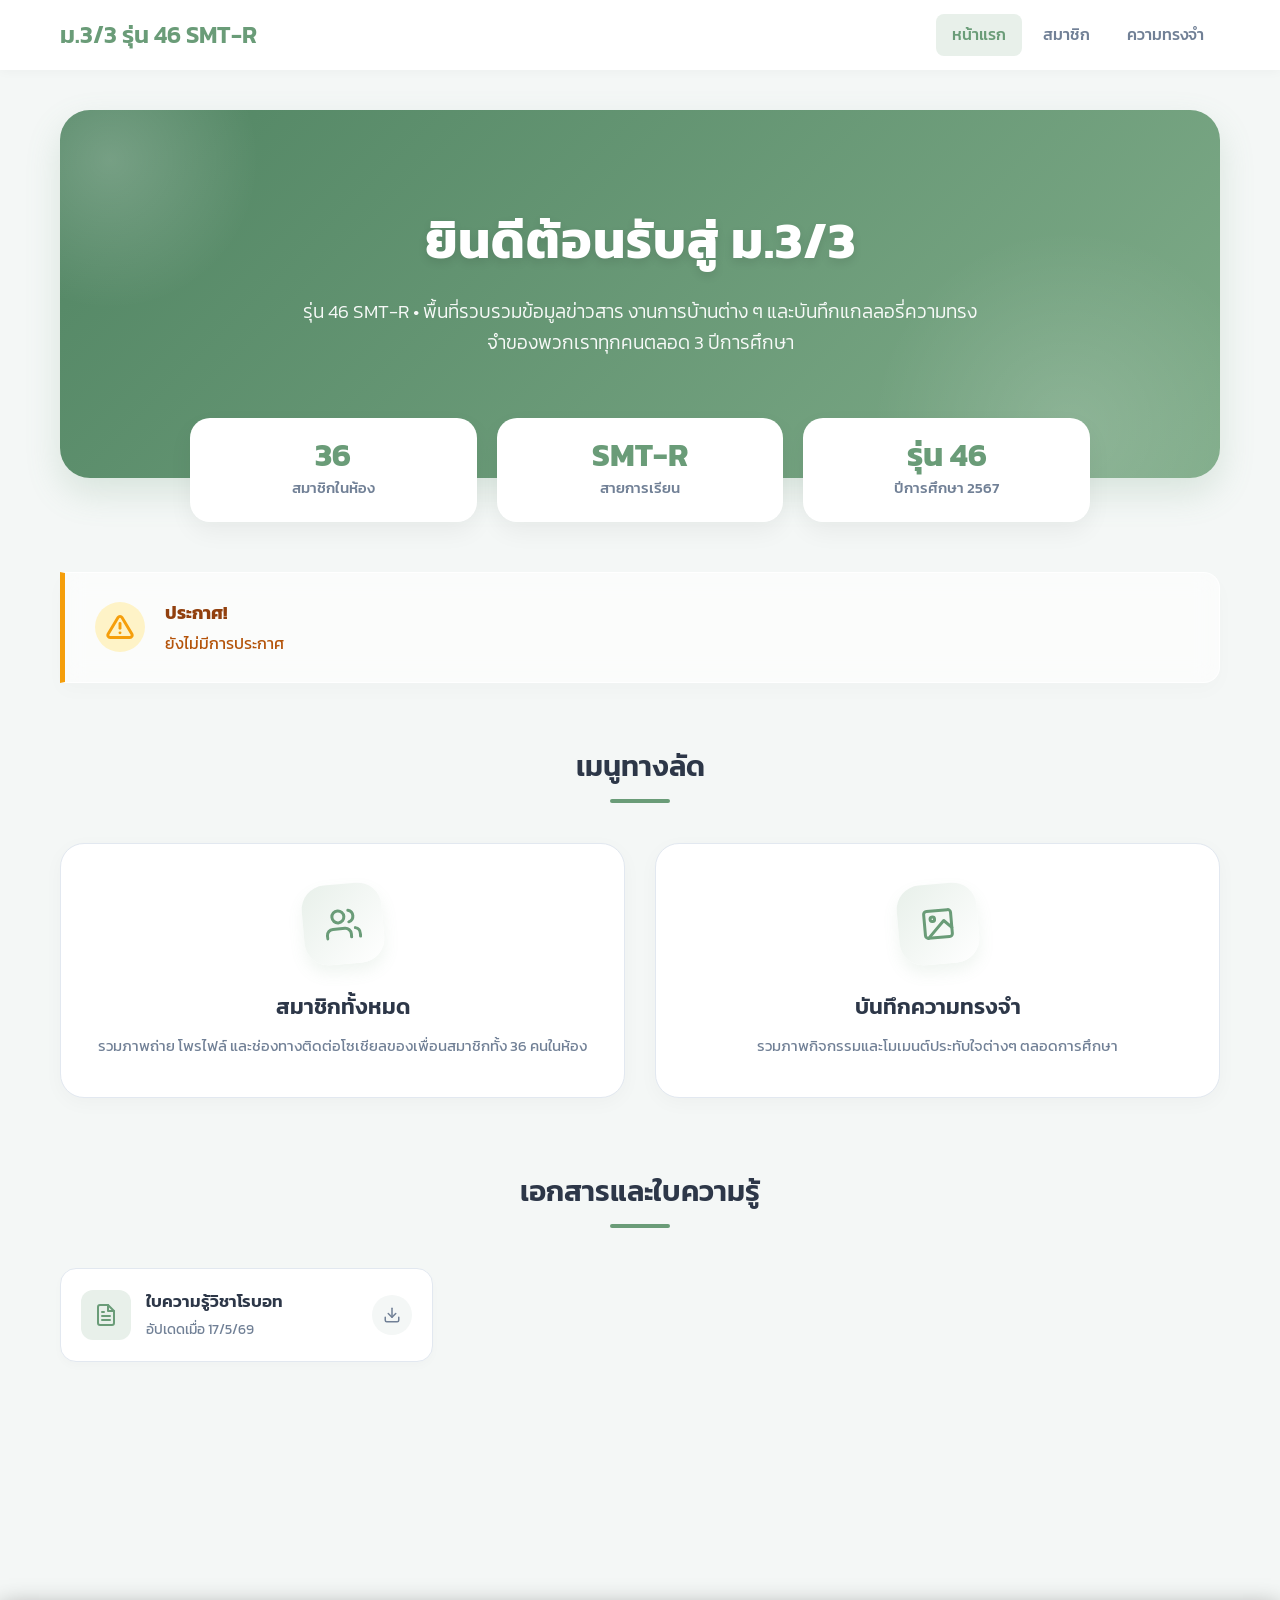
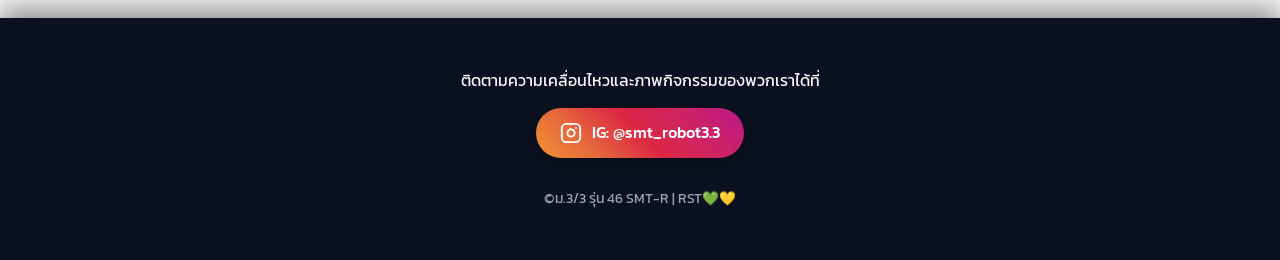
==== index.html @ a6b7fc49 "Update index.html" ====
<!DOCTYPE html>
<html lang="th">
<head>
    <meta charset="UTF-8">
    <meta name="viewport" content="width=device-width, initial-scale=1.0">
    <title>หน้าแรก - ม.3/3 รุ่น 46 SMT-R</title>
    <meta name="google-site-verification" content="Apib7-x98H0j5cPqHWwSMm6dNU4GmODRoqxLiDzdx9I" />

    <!-- ฟอนต์ภาษาไทย Kanit -->
    <link rel="preconnect" href="https://fonts.googleapis.com">
    <link rel="preconnect" href="https://fonts.gstatic.com" crossorigin>
    <link href="https://fonts.googleapis.com/css2?family=Kanit:wght@300;400;500;600;700&display=swap" rel="stylesheet">

    <style>
        /* =========================================
            โทนสีและพื้นฐาน 
           ========================================= */
        :root {
            --bg: #F4F7F6;            
            --surface: #FFFFFF;       
            --primary: #6A9C78;       
            --primary-light: #E8F0EA; 
            --text-dark: #2D3748;     
            --text-muted: #718096;    
            --border: #E2E8F0;        
            --alert-border: #F59E0B;  
        }

        * { 
            box-sizing: border-box;   
            margin: 0;                
            padding: 0;               
        }
        
        body {
            font-family: 'Kanit', sans-serif; 
            background-color: var(--bg);      
            color: var(--text-dark);          
            line-height: 1.6;                 
        }

        /* =========================================
           แถบนำทาง (Nav)
           ========================================= */
        nav {
            background-color: var(--surface); 
            box-shadow: 0 2px 10px rgba(0,0,0,0.03); 
            position: sticky;                 
            top: 0;                           
            z-index: 100;                     
        }
        .nav-box {
            max-width: 1200px;                
            margin: 0 auto;                   
            padding: 0 20px;                  
            display: flex;                    
            justify-content: space-between;   
            align-items: center;              
            height: 70px;                     
        }
        .logo { 
            font-size: 1.5rem;                
            font-weight: 600;                 
            color: var(--primary);            
            text-decoration: none;            
            display: flex;
            align-items: center;
            gap: 8px;
        }
        .menus { 
            display: flex;                    
            gap: 5px;                         
        }
        .nav-link {
            text-decoration: none;            
            color: var(--text-muted);         
            padding: 8px 16px;                
            border-radius: 8px;               
            transition: 0.3s;                 
            font-weight: 500;                 
        }
        .nav-link:hover { 
            background-color: #F8FAFC;        
            color: var(--primary);            
        }
        .nav-link.active { 
            background-color: var(--primary-light); 
            color: var(--primary);                  
        }

        /* =========================================
           เนื้อหาหลักหน้าแรก
           ========================================= */
        main { 
            max-width: 1200px;                
            margin: 0 auto;                   
            padding: 40px 20px 80px 20px;        
        }

        
        @keyframes gradientMove {
            0% { background-position: 0% 50%; }
            50% { background-position: 100% 50%; }
            100% { background-position: 0% 50%; }
        }

        .hero {
            background: linear-gradient(-45deg, #6A9C78, #4A7C59, #8FB996, #518563); 
            background-size: 400% 400%;
            animation: gradientMove 12s ease infinite; 
            color: white;                     
            padding: 90px 30px 120px 30px;    
            border-radius: 30px;              
            text-align: center;               
            position: relative;
            overflow: hidden;                 
            box-shadow: 0 15px 35px rgba(106, 156, 120, 0.2); 
        }
        
        .hero::before {
            content: '';
            position: absolute;
            top: -100px; left: -100px;
            width: 300px; height: 300px;
            background: radial-gradient(circle, rgba(255,255,255,0.2) 0%, rgba(255,255,255,0) 70%);
            border-radius: 50%;
        }
        .hero::after {
            content: '';
            position: absolute;
            bottom: -150px; right: -50px;
            width: 400px; height: 400px;
            background: radial-gradient(circle, rgba(255,255,255,0.15) 0%, rgba(255,255,255,0) 70%);
            border-radius: 50%;
        }

        .hero-title {
            font-size: 3.2rem;                
            font-weight: 700;                 
            margin-bottom: 15px;              
            position: relative;               
            z-index: 1;
            letter-spacing: 1px;
            text-shadow: 0 4px 10px rgba(0,0,0,0.1);
        }
        .hero-subtitle {
            font-size: 1.2rem;                
            font-weight: 300;                 
            max-width: 680px;                 
            margin: 0 auto;                   
            opacity: 0.95;                    
            position: relative;
            z-index: 1;
        }
        .hero-subtitlee {
            font-size: 1.2rem;                
            font-weight: 400;                 
            max-width: 680px;                 
            margin: 0 auto;                   
            opacity: 0.95;                    
            position: relative;
            z-index: 1;
            color: #ff0000;
        }

        /*  ส่วนสถิติของห้อง (ลอยซ้อนทับแบนเนอร์) */
        .stats-container {
            display: flex;
            justify-content: center;
            gap: 20px;
            max-width: 900px;
            margin: -60px auto 50px auto; 
            position: relative;
            z-index: 10;
        }
        .stat-box {
            background: var(--surface);
            padding: 20px;
            border-radius: 20px;
            text-align: center;
            flex: 1;
            box-shadow: 0 10px 25px rgba(0,0,0,0.05);
            border: 1px solid rgba(255,255,255,0.5);
            transition: transform 0.3s;
        }
        .stat-box:hover {
            transform: translateY(-5px);
        }
        .stat-num {
            font-size: 2rem;
            font-weight: 700;
            color: var(--primary);
            line-height: 1;
            margin-bottom: 5px;
        }
        .stat-label {
            font-size: 0.95rem;
            color: var(--text-muted);
            font-weight: 500;
        }

        /* กล่องประกาศสไตล์กระจกฝ้า */
        .alert-box {
            background-color: rgba(255, 255, 255, 0.6); 
            backdrop-filter: blur(12px);      
            -webkit-backdrop-filter: blur(12px);
            border: 1px solid rgba(255,255,255,0.8);
            border-left: 5px solid var(--alert-border); 
            padding: 25px 30px;               
            border-radius: 0 16px 16px 0;     
            margin-bottom: 60px;              
            display: flex;                    
            align-items: center;              
            gap: 20px;                        
            box-shadow: 0 8px 20px rgba(0,0,0,0.02); 
        }
        .alert-icon {
            color: var(--alert-border);       
            background-color: #FEF3C7;
            width: 50px;
            height: 50px;
            border-radius: 50%;
            display: flex;                    
            justify-content: center;
            align-items: center;
            flex-shrink: 0;
        }
        .alert-content h4 {
            color: #92400E;                   
            font-size: 1.15rem;                
            margin-bottom: 4px;               
        }
        .alert-content p {
            color: #B45309;                   
            font-size: 1rem; 
        }

        /* ส่วนหัวข้อ (แชร์ใช้ร่วมกัน) */
        .section-title {
            text-align: center;               
            font-size: 1.8rem;                
            margin-bottom: 40px;              
            color: var(--text-dark);          
            font-weight: 600;
            position: relative;
        }
        .section-title::after {
            content: '';
            display: block;
            width: 60px;
            height: 4px;
            background-color: var(--primary);
            border-radius: 2px;
            margin: 10px auto 0 auto;
        }

        /*  การ์ดเมนูทางลัด */
        .links-grid {
            display: grid;                    
            grid-template-columns: repeat(auto-fit, minmax(320px, 1fr)); 
            gap: 30px;
            margin-bottom: 70px; 
        }
        .link-card {
            background-color: var(--surface); 
            padding: 40px 30px;               
            border-radius: 24px;              
            text-decoration: none;            
            color: var(--text-dark);          
            box-shadow: 0 5px 20px rgba(0,0,0,0.03); 
            border: 1px solid var(--border);   
            transition: all 0.4s cubic-bezier(0.175, 0.885, 0.32, 1.275); 
            display: flex;                    
            flex-direction: column; 
            align-items: center;              
            text-align: center;               
            position: relative;
            z-index: 1;
        }
        .link-card:hover {
            transform: translateY(-10px);     
            box-shadow: 0 20px 40px rgba(106, 156, 120, 0.12); 
            border-color: rgba(106, 156, 120, 0.3);     
        }
        .icon-box {
            width: 80px;                      
            height: 80px;                     
            background: linear-gradient(135deg, var(--primary-light), #FFFFFF); 
            color: var(--primary);            
            border-radius: 24px;              
            display: flex;                    
            justify-content: center;          
            align-items: center;              
            margin-bottom: 25px;              
            transition: all 0.3s ease;
            box-shadow: 0 8px 16px rgba(106, 156, 120, 0.1);
            transform: rotate(-5deg);         
        }
        .link-card:hover .icon-box {
            transform: rotate(0deg) scale(1.1); 
            background: var(--primary); 
            color: white;                     
            box-shadow: 0 12px 20px rgba(106, 156, 120, 0.3);
        }
        .icon-box svg {
            width: 36px;                      
            height: 36px; 
        }
        .link-title {
            font-size: 1.4rem;               
            font-weight: 600;                 
            margin-bottom: 10px;               
        }
        .link-desc {
            font-size: 0.95rem;               
            color: var(--text-muted);         
            line-height: 1.5;
        }

        /* =========================================
            เอกสารและใบความรู้ (ใบงาน)
           ========================================= */
        .doc-grid {
            display: grid;
            grid-template-columns: repeat(auto-fill, minmax(280px, 1fr));
            gap: 20px;
            margin-bottom: 70px;
        }
        .doc-card {
            background-color: var(--surface);
            padding: 20px;
            border-radius: 16px;
            border: 1px solid var(--border);
            box-shadow: 0 4px 10px rgba(0,0,0,0.02);
            display: flex;
            align-items: center;
            gap: 15px;
            transition: all 0.3s ease;
        }
        .doc-card:hover {
            transform: translateY(-5px);
            box-shadow: 0 10px 25px rgba(106, 156, 120, 0.1);
            border-color: var(--primary);
        }
        .doc-icon {
            width: 50px;
            height: 50px;
            background-color: var(--primary-light);
            color: var(--primary);
            border-radius: 12px;
            display: flex;
            justify-content: center;
            align-items: center;
            flex-shrink: 0;
            transition: 0.3s;
        }
        .doc-card:hover .doc-icon {
            background-color: var(--primary);
            color: white;
        }
        .doc-icon svg {
            width: 24px;
            height: 24px;
        }
        .doc-info {
            flex-grow: 1;
            overflow: hidden; /* ป้องกันตัวอักษรล้น */
        }
        .doc-title {
            font-size: 1.05rem;
            font-weight: 600;
            color: var(--text-dark);
            margin-bottom: 3px;
            white-space: nowrap;
            overflow: hidden;
            text-overflow: ellipsis; /* ใส่จุดไข่ปลาถ้าชื่อยาวเกิน */
        }
        .doc-subj {
            font-size: 0.85rem;
            color: var(--text-muted);
        }
        .doc-btn {
            background-color: var(--bg);
            color: var(--text-muted);
            width: 40px;
            height: 40px;
            border-radius: 50%;
            display: flex;
            justify-content: center;
            align-items: center;
            text-decoration: none;
            transition: 0.3s;
            flex-shrink: 0;
        }
        .doc-card:hover .doc-btn {
            background-color: var(--primary);
            color: white;
        }
        .doc-btn svg {
            width: 18px;
            height: 18px;
        }

        /* =========================================
           ปฏิทินสถิติการเข้าเรียน (เลื่อนซ้ายขวาได้ + แก้ Tooltip ล้น)
           ========================================= */
        .calendar-wrapper {
            background-color: var(--surface);
            padding: 30px 40px;
            padding-top: 160px; 
            border-radius: 30px;
            box-shadow: 0 10px 30px rgba(0,0,0,0.03);
            border: 1px solid var(--border);
            max-width: 900px;
            margin: 0 auto;
        }
        .scroll-hint {
            text-align: center;
            color: var(--primary);
            font-size: 0.95rem;
            margin-bottom: 15px;
            font-weight: 500;
            animation: pulseHint 2s infinite;
        }
        .scroll-hinte {
            text-align: center;               
            font-size: 0.95rem;                
            margin-bottom: 40px;              
            color: var(--text-dark);          
            font-weight: 600;
            position: relative;
            
        }
        @keyframes pulseHint {
            0% { opacity: 0.6; transform: translateX(-3px); }
            50% { opacity: 1; transform: translateX(3px); }
            100% { opacity: 0.6; transform: translateX(-3px); }
        }
        .calendar-scroll-container {
            display: flex;
            overflow-x: auto;
            scroll-snap-type: x mandatory;
            gap: 40px; 
            padding-bottom: 20px; 
            margin-top: -130px; 
            padding-top: 130px; 
            margin-left: -20px;  
            margin-right: -20px; 
            padding-left: 20px;  
            padding-right: 20px; 
            scrollbar-width: thin;
            scrollbar-color: var(--primary) var(--primary-light);
            cursor: grab; 
            -webkit-overflow-scrolling: touch;
        }
        .calendar-scroll-container:active {
            cursor: grabbing; 
        }
        
        .week-block {
            flex: 0 0 100%; 
            scroll-snap-align: start; 
            position: relative; 
        }
        
        .week-block:not(:last-child)::after {
            content: '';
            position: absolute;
            top: 10%;
            right: -20px; 
            height: 80%;
            width: 2px;
            background-color: var(--border);
            border-radius: 2px;
        }

        .calendar-month {
            text-align: center;
            font-size: 1.4rem;
            color: var(--primary);
            font-weight: 600;
            margin-bottom: 20px;
        }
        .calendar-grid {
            display: grid;
            grid-template-columns: repeat(5, 1fr); 
            gap: 15px; 
            text-align: center;
        }
        .cal-head {
            font-weight: 600;
            color: var(--text-muted);
            padding-bottom: 10px;
            font-size: 1.1rem; 
        }
        .cal-day {
            position: relative;
            padding: 30px 10px; 
            background-color: var(--bg);
            border-radius: 16px;
            display: flex;
            justify-content: center;
            align-items: center;
            font-weight: 600;
            font-size: 1.2rem;
            color: var(--text-dark);
            cursor: pointer;
            transition: all 0.3s;
            -webkit-tap-highlight-color: transparent; 
        }
        
        .cal-day.study:hover,
        .cal-day.study:active {
            background-color: var(--primary);
            color: white;
            transform: scale(1.05);
            box-shadow: 0 5px 15px rgba(106, 156, 120, 0.3);
            z-index: 20; 
        }

        .cal-day.future {
            background-color: var(--border); 
            color: var(--text-muted);        
            cursor: not-allowed;             
        }
        .cal-day.future:hover,
        .cal-day.future:active {
            transform: none;                 
            box-shadow: none;                
            background-color: var(--border);
            color: var(--text-muted);
        }

        .cal-day.holiday {
            background-color: var(--border);
            color: var(--text-muted);
            cursor: not-allowed;
            font-size: 1rem; 
        }
        .cal-day.holiday:hover,
        .cal-day.holiday:active {
            transform: none;
            box-shadow: none;
        }

        .dot {
            position: absolute;
            bottom: 6px;
            width: 6px;
            height: 6px;
            border-radius: 50%;
        }
        .dot.perfect { background-color: #10B981; } 
        .dot.absent { background-color: #EF4444; }  

        .tooltip {
            position: absolute;
            bottom: 120%; 
            left: 50%;
            transform: translateX(-50%) translateY(10px);
            background-color: #0B1120;
            color: white;
            padding: 18px 22px; 
            border-radius: 16px;
            font-size: 1rem; 
            width: max-content;
            min-width: 220px; 
            text-align: left;
            opacity: 0;
            visibility: hidden;
            transition: all 0.3s cubic-bezier(0.175, 0.885, 0.32, 1.275);
            z-index: 100; 
            box-shadow: 0 12px 30px rgba(0,0,0,0.35); 
            pointer-events: none; 
        }
        .tooltip::after {
            content: '';
            position: absolute;
            top: 100%;
            left: 50%;
            margin-left: -10px; 
            border-width: 10px;
            border-style: solid;
            border-color: #0B1120 transparent transparent transparent;
        }
        
        .cal-day.study:hover .tooltip,
        .cal-day.study:active .tooltip {
            opacity: 1;
            visibility: visible;
            transform: translateX(-50%) translateY(0);
        }

        .cal-day.future .tooltip {
            display: none;
        }

        .calendar-grid .cal-day:nth-child(6) .tooltip {
            left: -10px;
            transform: translateX(0) translateY(10px);
        }
        .calendar-grid .cal-day.study:nth-child(6):hover .tooltip,
        .calendar-grid .cal-day.study:nth-child(6):active .tooltip {
            transform: translateX(0) translateY(0);
        }
        .calendar-grid .cal-day:nth-child(6) .tooltip::after {
            left: 30px;
            margin-left: 0;
        }

        .calendar-grid .cal-day:nth-child(10) .tooltip {
            left: auto;
            right: -10px;
            transform: translateX(0) translateY(10px);
        }
        .calendar-grid .cal-day.study:nth-child(10):hover .tooltip,
        .calendar-grid .cal-day.study:nth-child(10):active .tooltip {
            transform: translateX(0) translateY(0);
        }
        .calendar-grid .cal-day:nth-child(10) .tooltip::after {
            left: auto;
            right: 30px;
            margin-left: 0;
        }

        .tt-date { font-weight: 600; color: var(--primary-light); margin-bottom: 8px; display: block; border-bottom: 1px solid rgba(255,255,255,0.1); padding-bottom: 5px; font-size: 1.1rem; }
        .tt-stat { margin-bottom: 3px; font-size: 1rem; }
        .tt-absent { color: #FCA5A5; font-weight: 500; } 
        .tt-names { font-size: 0.95rem; color: #CBD5E1; font-style: italic; margin-top: 8px; line-height: 1.5; } 

        /* =========================================
           ฟุตเตอร์ (Footer)
           ========================================= */
        footer {
            text-align: center;               
            padding: 50px 20px;               
            background-color: #0B1120;        
            color: #F8FAFC;                   
            position: relative; 
            z-index: 10; 
            box-shadow: 0 -10px 25px rgba(0, 0, 0, 0.4); 
            margin-top: 80px; 
        }
        .footer-box { 
            max-width: 1200px;                
            margin: 0 auto;                   
            display: flex;                    
            flex-direction: column; 
            align-items: center;              
            gap: 15px;                        
        }
        .ig-btn {
            display: inline-flex;             
            align-items: center;              
            gap: 10px;                         
            background: linear-gradient(45deg, #f09433, #e6683c, #dc2743, #cc2366, #bc1888); 
            color: white;                     
            padding: 12px 24px;               
            border-radius: 30px;              
            text-decoration: none;            
            font-weight: 500;                 
            box-shadow: 0 4px 15px rgba(0,0,0,0.3); 
            transition: all 0.3s; 
        }
        .ig-btn:hover { 
            transform: translateY(-3px) scale(1.05);      
            box-shadow: 0 10px 20px rgba(225, 48, 108, 0.5); 
        }
        .ig-btn svg { 
            width: 22px;                      
            height: 22px; 
        }
        .footer-copyright {
            font-size: 0.85rem;                
            margin-top: 15px;                 
            color: #94A3B8;                   
        }

        /* =========================================
            มือถือ (Responsive)
           ========================================= */
        @media (max-width: 768px) {
            .hero-title { font-size: 2.5rem; } 
            .hero { padding: 60px 20px 100px 20px; }       
            .stats-container { flex-wrap: wrap; margin-top: -40px; }
            .stat-box { min-width: 120px; }
            .calendar-wrapper { padding: 20px; padding-top: 160px; }
            .cal-day { font-size: 0.9rem; }
        }

        @media (max-width: 480px) {
            .nav-box { flex-direction: column; height: auto; padding: 15px 20px; gap: 12px; }
            .hero-title { font-size: 1.8rem; } 
            .stats-container { margin-top: -30px; gap: 10px; }
            .stat-box { padding: 15px; min-width: 100px; }
            .stat-num { font-size: 1.5rem; }
            .links-grid { grid-template-columns: 1fr; }
            .cal-head { font-size: 0.8rem; }
            .cal-day { border-radius: 8px; }
            .doc-grid { grid-template-columns: 1fr; }
            
            .tooltip { 
                min-width: 180px; 
                padding: 15px; 
                bottom: 125%; 
            }
            .tt-date { font-size: 1rem; }
            .tt-stat { font-size: 0.9rem; }
            .tt-names { font-size: 0.85rem; }
        }
    </style>
</head>
<body>

    <nav>
        <div class="nav-box">
            <a href="index.html" class="logo">
                 ม.3/3 รุ่น 46 SMT-R
            </a>
            <div class="menus">
                <a href="index.html" class="nav-link active">หน้าแรก</a>
                <a href="classmates.html" class="nav-link">สมาชิก</a>
                
                <a href="memories.html" class="nav-link">ความทรงจำ</a>
            </div>
        </div>
    </nav>

    <main>
        
        <!-- แบนเนอร์ขยับได้ -->
        <div class="hero">
            <h1 class="hero-title">ยินดีต้อนรับสู่ ม.3/3</h1>
            <p class="hero-subtitle">รุ่น 46 SMT-R • พื้นที่รวบรวมข้อมูลข่าวสาร งานการบ้านต่าง ๆ และบันทึกแกลลอรี่ความทรงจำของพวกเราทุกคนตลอด 3 ปีการศึกษา</p>
            
        </div>

        <!-- กล่องสถิติ -->
        <div class="stats-container">
            <div class="stat-box">
                <div class="stat-num">36</div>
                <div class="stat-label">สมาชิกในห้อง</div>
            </div>
            <div class="stat-box">
                <div class="stat-num">SMT-R</div>
                <div class="stat-label">สายการเรียน</div>
            </div>
            <div class="stat-box">
                <div class="stat-num">รุ่น 46</div>
                <div class="stat-label">ปีการศึกษา 2567</div>
            </div>
        </div>

        <!-- กล่องประกาศด่วน -->
        <div class="alert-box">
            <div class="alert-icon">
                <svg xmlns="http://www.w3.org/2000/svg" width="28" height="28" viewBox="0 0 24 24" fill="none" stroke="currentColor" stroke-width="2.5" stroke-linecap="round" stroke-linejoin="round"><path d="M10.29 3.86L1.82 18a2 2 0 0 0 1.71 3h16.94a2 2 0 0 0 1.71-3L13.71 3.86a2 2 0 0 0-3.42 0z"></path><line x1="12" y1="9" x2="12" y2="13"></line><line x1="12" y1="17" x2="12.01" y2="17"></line></svg>
            </div>
            <div class="alert-content">
                <h4>ประกาศ!</h4>
                <p>ยังไม่มีการประกาศ</p>
            </div>
        </div>

        <!-- เมนูทางลัด -->
        <h2 class="section-title">เมนูทางลัด</h2>
        <div class="links-grid">
            <a href="classmates.html" class="link-card">
                <div class="icon-box">
                    <svg xmlns="http://www.w3.org/2000/svg" viewBox="0 0 24 24" fill="none" stroke="currentColor" stroke-width="2" stroke-linecap="round" stroke-linejoin="round"><path d="M17 21v-2a4 4 0 0 0-4-4H5a4 4 0 0 0-4 4v2"></path><circle cx="9" cy="7" r="4"></circle><path d="M23 21v-2a4 4 0 0 0-3-3.87"></path><path d="M16 3.13a4 4 0 0 1 0 7.75"></path></svg>
                </div>
                <h3 class="link-title">สมาชิกทั้งหมด</h3>
                <p class="link-desc">รวมภาพถ่าย โพรไฟล์ และช่องทางติดต่อโซเชียลของเพื่อนสมาชิกทั้ง 36 คนในห้อง</p>
            </a>

            

            <a href="memories.html" class="link-card">
                <div class="icon-box">
                    <svg xmlns="http://www.w3.org/2000/svg" viewBox="0 0 24 24" fill="none" stroke="currentColor" stroke-width="2" stroke-linecap="round" stroke-linejoin="round"><rect x="3" y="3" width="18" height="18" rx="2" ry="2"></rect><circle cx="8.5" cy="8.5" r="1.5"></circle><polyline points="21 15 16 10 5 21"></polyline></svg>
                </div>
                <h3 class="link-title">บันทึกความทรงจำ</h3>
                <p class="link-desc">รวมภาพกิจกรรมและโมเมนต์ประทับใจต่างๆ ตลอดการศึกษา</p>
            </a>
        </div>

        <!--  เอกสารและใบความรู้ (ที่เพิ่มเข้ามาใหม่) -->
        <h2 class="section-title">เอกสารและใบความรู้</h2>
        <div class="doc-grid">
            
            <!-- ไฟล์ที่ 1 -->
            <div class="doc-card">
                <div class="doc-icon">
                    <svg xmlns="" viewBox="0 0 24 24" fill="none" stroke="currentColor" stroke-width="2" stroke-linecap="round" stroke-linejoin="round"><path d="M14 2H6a2 2 0 0 0-2 2v16a2 2 0 0 0 2 2h12a2 2 0 0 0 2-2V8z"></path><polyline points="14 2 14 8 20 8"></polyline><line x1="16" y1="13" x2="8" y2="13"></line><line x1="16" y1="17" x2="8" y2="17"></line><polyline points="10 9 9 9 8 9"></polyline></svg>
                </div>
                <div class="doc-info">
                    <div class="doc-title">ใบความรู้วิชาโรบอท</div>
                    <div class="doc-subj">อัปเดดเมื่อ 17/5/69</div>
                </div>
                <!-- เปลี่ยน href เป็นลิงก์ไฟล์ หรือ Google Drive ที่จะให้โหลด -->
                <a href="https://canva.link/tlky3bsnjxwb753" class="doc-btn" title="ดู">
                    <svg xmlns="" viewBox="0 0 24 24" fill="none" stroke="currentColor" stroke-width="2" stroke-linecap="round" stroke-linejoin="round"><path d="M21 15v4a2 2 0 0 1-2 2H5a2 2 0 0 1-2-2v-4"></path><polyline points="7 10 12 15 17 10"></polyline><line x1="12" y1="15" x2="12" y2="3"></line></svg>
                </a>
            </div>

            
            

            

        </div>

        
        <br>
        
        
        

    </main>

    <footer>
        <div class="footer-box">
            <p>ติดตามความเคลื่อนไหวและภาพกิจกรรมของพวกเราได้ที่</p>
            <a href="https://www.instagram.com/smt_robot3.3?igsh=MTd0OWd5OTZza3B4bA==" target="_blank" class="ig-btn">
                <svg xmlns="http://www.w3.org/2000/svg" viewBox="0 0 24 24" fill="none" stroke="currentColor" stroke-width="2" stroke-linecap="round" stroke-linejoin="round"><rect x="2" y="2" width="20" height="20" rx="5" ry="5"></rect><path d="M16 11.37A4 4 0 1 1 12.63 8 4 4 0 0 1 16 11.37z"></path><line x1="17.5" y1="6.5" x2="17.51" y2="6.5"></line></svg>
                IG: @smt_robot3.3
            </a>
            <p class="footer-copyright">©ม.3/3 รุ่น 46 SMT-R | RST💚💛</p>
        </div>
    </footer>

    
    <script>
        const slider = document.getElementById('scrollContainer');
        let isDown = false;
        let startX;
        let scrollLeft;

        slider.addEventListener('mousedown', (e) => {
            isDown = true;
            startX = e.pageX - slider.offsetLeft;
            scrollLeft = slider.scrollLeft;
        });
        slider.addEventListener('mouseleave', () => {
            isDown = false;
        });
        slider.addEventListener('mouseup', () => {
            isDown = false;
        });
        slider.addEventListener('mousemove', (e) => {
            if (!isDown) return;
            e.preventDefault();
            const x = e.pageX - slider.offsetLeft;
            const walk = (x - startX) * 2; // ความเร็วในการลาก
            slider.scrollLeft = scrollLeft - walk;
        });
    </script>
</body>
</html>
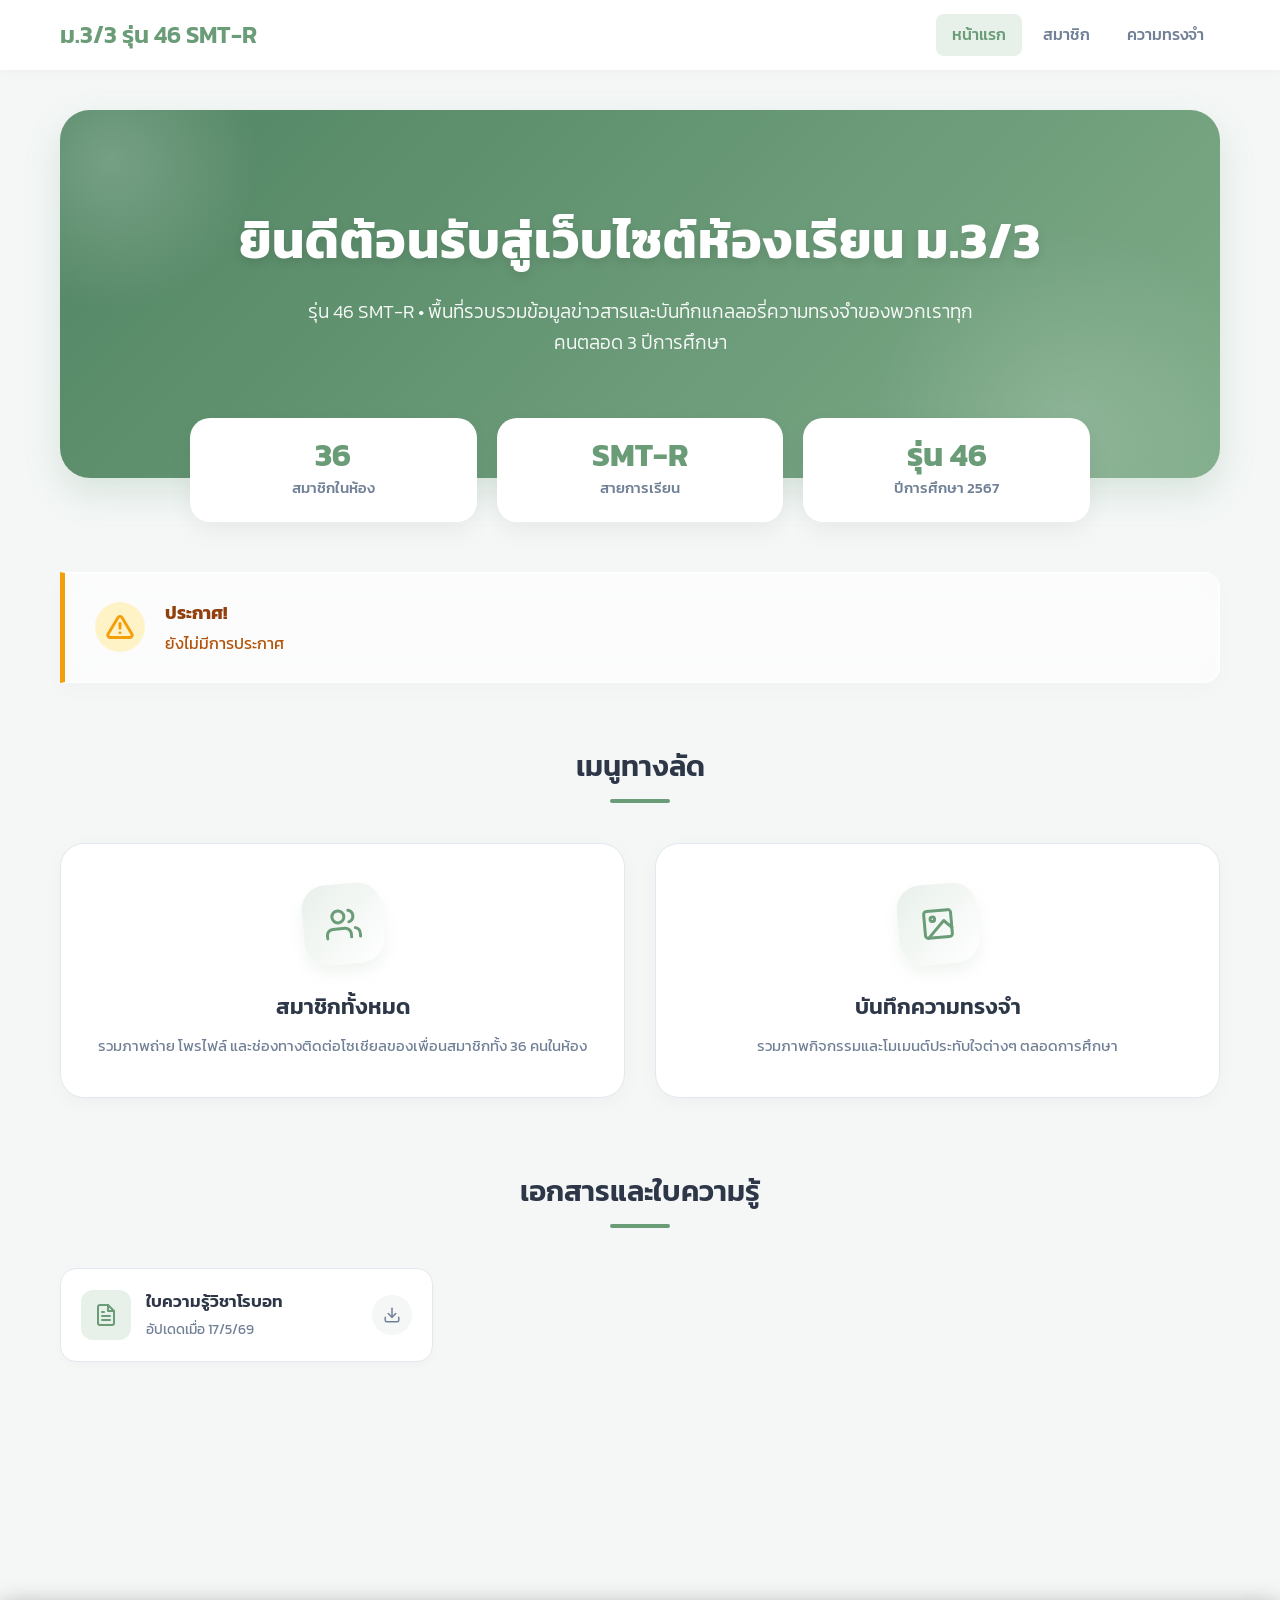
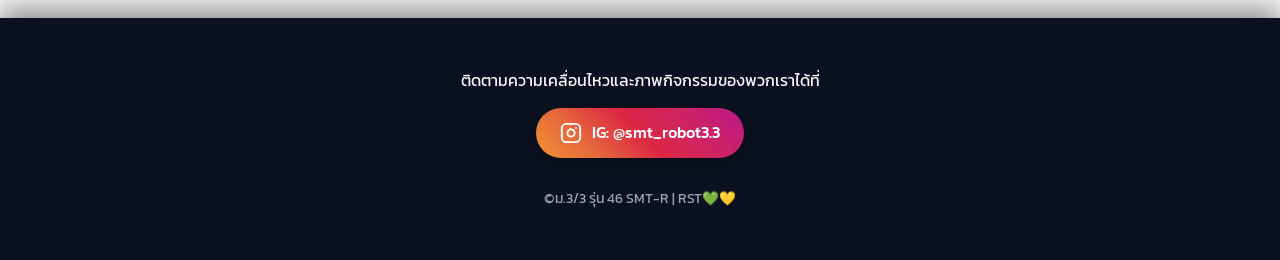
==== commit d94e696b: "Update index.html" ====
--- a/index.html
+++ b/index.html
@@ -1,10 +1,11 @@
 <!DOCTYPE html>
 <html lang="th">
 <head>
+    <meta name="google-site-verification" content="DAcgHdTjMlU3BNtMUCk29d6HMrmtvyd91iubsRDKC6g" />
     <meta charset="UTF-8">
     <meta name="viewport" content="width=device-width, initial-scale=1.0">
     <title>หน้าแรก - ม.3/3 รุ่น 46 SMT-R</title>
-    <meta name="google-site-verification" content="Apib7-x98H0j5cPqHWwSMm6dNU4GmODRoqxLiDzdx9I" />
+    
 
     <!-- ฟอนต์ภาษาไทย Kanit -->
     <link rel="preconnect" href="https://fonts.googleapis.com">
@@ -730,8 +731,8 @@
         
         <!-- แบนเนอร์ขยับได้ -->
         <div class="hero">
-            <h1 class="hero-title">ยินดีต้อนรับสู่ ม.3/3</h1>
-            <p class="hero-subtitle">รุ่น 46 SMT-R • พื้นที่รวบรวมข้อมูลข่าวสาร งานการบ้านต่าง ๆ และบันทึกแกลลอรี่ความทรงจำของพวกเราทุกคนตลอด 3 ปีการศึกษา</p>
+            <h1 class="hero-title">ยินดีต้อนรับสู่เว็บไซต์ห้องเรียน ม.3/3</h1>
+            <p class="hero-subtitle">รุ่น 46 SMT-R • พื้นที่รวบรวมข้อมูลข่าวสารและบันทึกแกลลอรี่ความทรงจำของพวกเราทุกคนตลอด 3 ปีการศึกษา</p>
             
         </div>
 
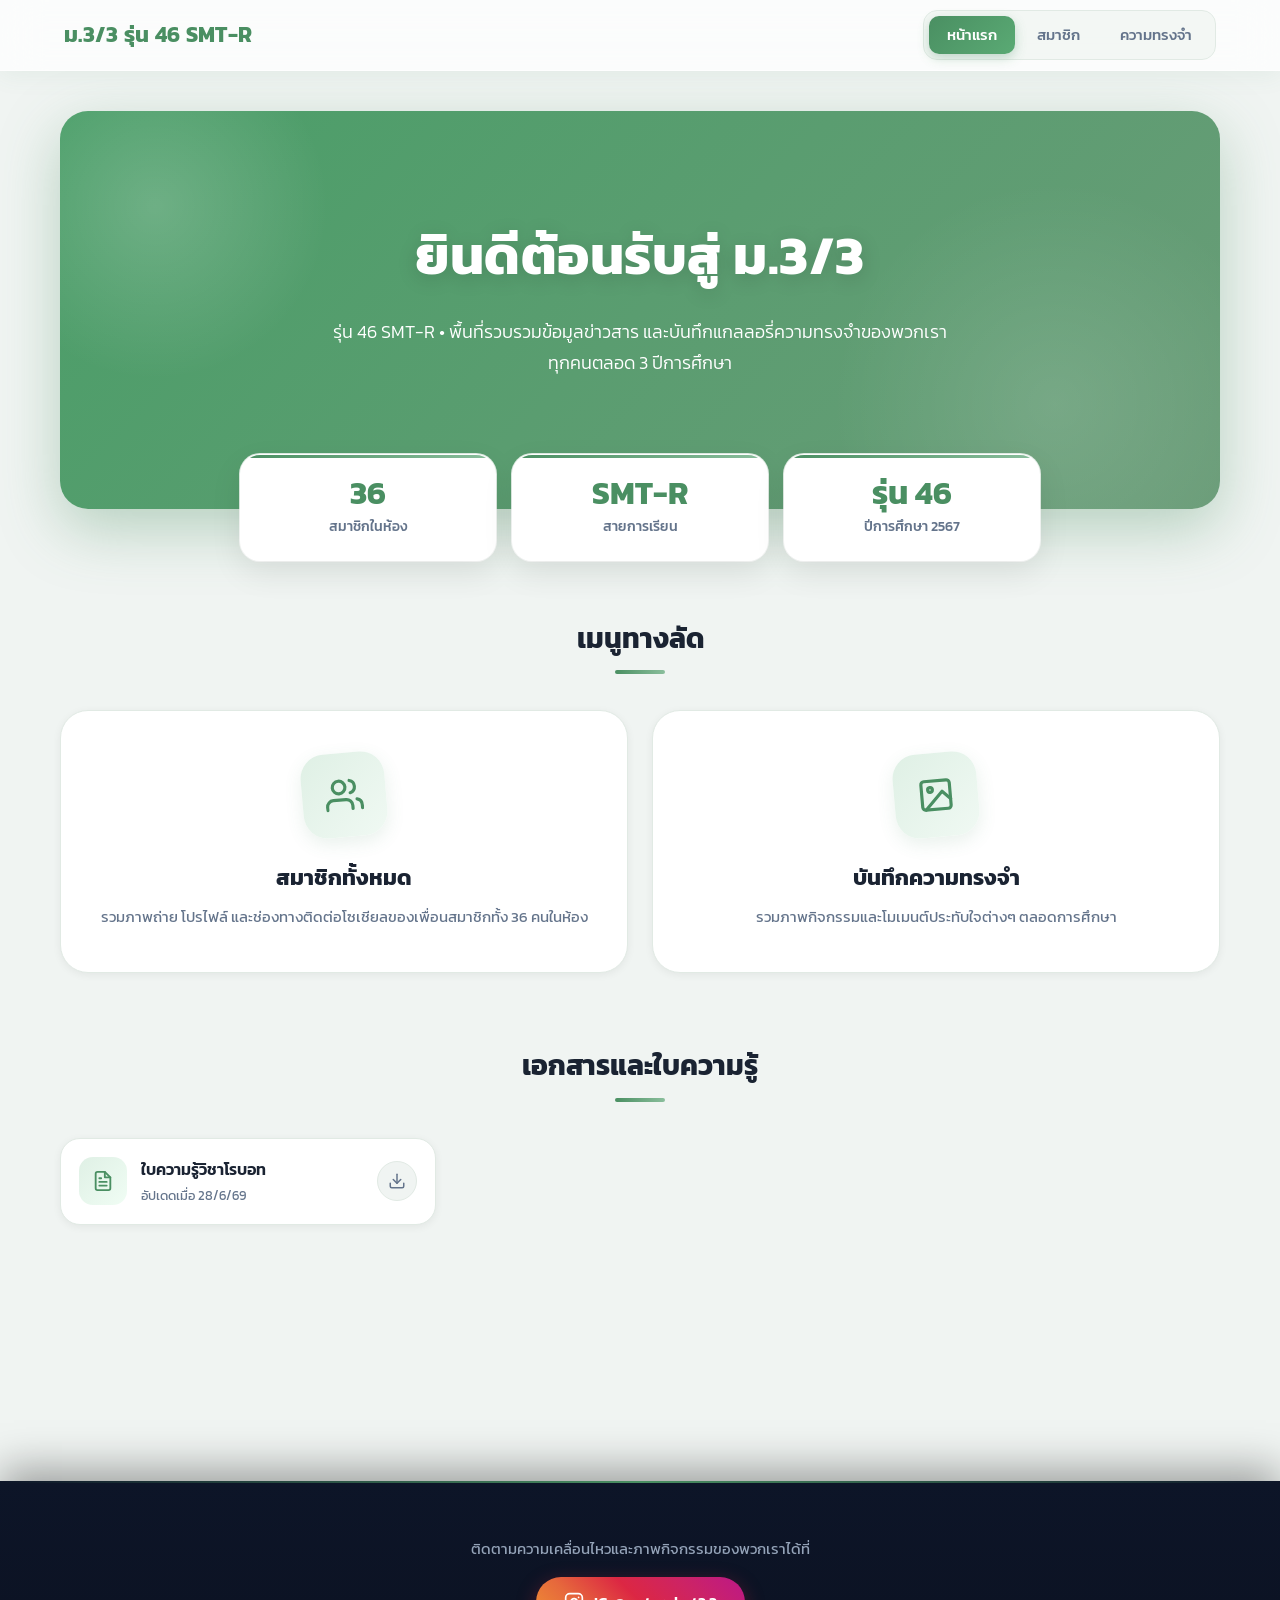
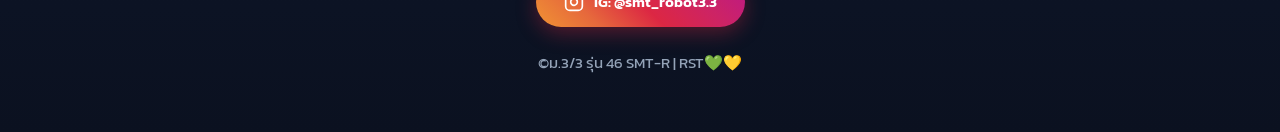
==== commit 76a03f4c: "Add files via upload" ====
--- a/index.html
+++ b/index.html
@@ -1,7 +1,6 @@
 <!DOCTYPE html>
 <html lang="th">
 <head>
-    <meta name="google-site-verification" content="DAcgHdTjMlU3BNtMUCk29d6HMrmtvyd91iubsRDKC6g" />
     <meta charset="UTF-8">
     <meta name="viewport" content="width=device-width, initial-scale=1.0">
     <title>หน้าแรก - ม.3/3 รุ่น 46 SMT-R</title>
@@ -14,17 +13,28 @@
 
     <style>
         /* =========================================
-            โทนสีและพื้นฐาน 
+            โทนสีและพื้นฐาน (Premium Redesign)
            ========================================= */
+        @import url('https://fonts.googleapis.com/css2?family=Kanit:wght@300;400;500;600;700&display=swap');
+
         :root {
-            --bg: #F4F7F6;            
+            --bg: #f0f4f2;            
             --surface: #FFFFFF;       
-            --primary: #6A9C78;       
-            --primary-light: #E8F0EA; 
-            --text-dark: #2D3748;     
-            --text-muted: #718096;    
-            --border: #E2E8F0;        
+            --primary: #4a8f62;       
+            --primary-2: #6A9C78;
+            --primary-light: #dff0e5; 
+            --primary-glow: rgba(74, 143, 98, 0.15);
+            --text-dark: #1a2332;     
+            --text-muted: #64748b;    
+            --border: #e1eae4;        
             --alert-border: #F59E0B;  
+            --glass: rgba(255,255,255,0.75);
+            --shadow-sm: 0 2px 8px rgba(0,0,0,0.06);
+            --shadow-md: 0 8px 24px rgba(0,0,0,0.08);
+            --shadow-lg: 0 20px 50px rgba(0,0,0,0.1);
+            --radius-sm: 12px;
+            --radius-md: 20px;
+            --radius-lg: 28px;
         }
 
         * { 
@@ -37,15 +47,19 @@
             font-family: 'Kanit', sans-serif; 
             background-color: var(--bg);      
             color: var(--text-dark);          
-            line-height: 1.6;                 
+            line-height: 1.6;
+            min-height: 100vh;
         }
 
         /* =========================================
-           แถบนำทาง (Nav)
+           แถบนำทาง (Nav) — Glassmorphism
            ========================================= */
         nav {
-            background-color: var(--surface); 
-            box-shadow: 0 2px 10px rgba(0,0,0,0.03); 
+            background: var(--glass);
+            backdrop-filter: blur(20px);
+            -webkit-backdrop-filter: blur(20px);
+            border-bottom: 1px solid rgba(255,255,255,0.6);
+            box-shadow: 0 4px 24px rgba(74, 143, 98, 0.08); 
             position: sticky;                 
             top: 0;                           
             z-index: 100;                     
@@ -53,40 +67,59 @@
         .nav-box {
             max-width: 1200px;                
             margin: 0 auto;                   
-            padding: 0 20px;                  
+            padding: 0 24px;                  
             display: flex;                    
             justify-content: space-between;   
             align-items: center;              
             height: 70px;                     
         }
         .logo { 
-            font-size: 1.5rem;                
-            font-weight: 600;                 
+            font-size: 1.4rem;                
+            font-weight: 700;                 
             color: var(--primary);            
             text-decoration: none;            
             display: flex;
             align-items: center;
-            gap: 8px;
+            gap: 10px;
+            letter-spacing: 0.3px;
+        }
+        .logo-icon {
+            width: 36px; height: 36px;
+            background: linear-gradient(135deg, var(--primary), #8abe9c);
+            border-radius: 10px;
+            display: flex; align-items: center; justify-content: center;
+            color: white;
+            font-size: 1.1rem;
+            font-weight: 700;
+            flex-shrink: 0;
+            box-shadow: 0 4px 12px rgba(74,143,98,0.3);
         }
         .menus { 
             display: flex;                    
-            gap: 5px;                         
+            gap: 4px;
+            background: rgba(74,143,98,0.05);
+            padding: 5px;
+            border-radius: 14px;
+            border: 1px solid var(--border);
         }
         .nav-link {
             text-decoration: none;            
             color: var(--text-muted);         
-            padding: 8px 16px;                
-            border-radius: 8px;               
-            transition: 0.3s;                 
-            font-weight: 500;                 
+            padding: 7px 18px;                
+            border-radius: 10px;               
+            transition: all 0.25s ease;                 
+            font-weight: 500;
+            font-size: 0.95rem;
         }
         .nav-link:hover { 
-            background-color: #F8FAFC;        
-            color: var(--primary);            
+            background-color: white;
+            color: var(--primary);
+            box-shadow: var(--shadow-sm);
         }
         .nav-link.active { 
-            background-color: var(--primary-light); 
-            color: var(--primary);                  
+            background: linear-gradient(135deg, var(--primary), #5aaa74);
+            color: white;
+            box-shadow: 0 4px 12px rgba(74,143,98,0.3);
         }
 
         /* =========================================
@@ -98,126 +131,163 @@
             padding: 40px 20px 80px 20px;        
         }
 
-        
         @keyframes gradientMove {
             0% { background-position: 0% 50%; }
             50% { background-position: 100% 50%; }
             100% { background-position: 0% 50%; }
         }
+        @keyframes floatUp {
+            from { opacity: 0; transform: translateY(30px); }
+            to { opacity: 1; transform: translateY(0); }
+        }
 
         .hero {
-            background: linear-gradient(-45deg, #6A9C78, #4A7C59, #8FB996, #518563); 
+            background: linear-gradient(-45deg, #3d7a55, #5aaa74, #2d6644, #6A9C78, #4a9e68); 
             background-size: 400% 400%;
-            animation: gradientMove 12s ease infinite; 
+            animation: gradientMove 10s ease infinite; 
             color: white;                     
-            padding: 90px 30px 120px 30px;    
-            border-radius: 30px;              
+            padding: 100px 40px 130px 40px;    
+            border-radius: var(--radius-lg);              
             text-align: center;               
             position: relative;
             overflow: hidden;                 
-            box-shadow: 0 15px 35px rgba(106, 156, 120, 0.2); 
-        }
-        
+            box-shadow: 0 20px 60px rgba(74, 143, 98, 0.35); 
+        }
+        /* Decorative blobs */
         .hero::before {
             content: '';
             position: absolute;
-            top: -100px; left: -100px;
-            width: 300px; height: 300px;
-            background: radial-gradient(circle, rgba(255,255,255,0.2) 0%, rgba(255,255,255,0) 70%);
+            top: -80px; left: -80px;
+            width: 350px; height: 350px;
+            background: radial-gradient(circle, rgba(255,255,255,0.18) 0%, transparent 70%);
             border-radius: 50%;
+            animation: floatBlob 8s ease-in-out infinite;
         }
         .hero::after {
             content: '';
             position: absolute;
-            bottom: -150px; right: -50px;
-            width: 400px; height: 400px;
-            background: radial-gradient(circle, rgba(255,255,255,0.15) 0%, rgba(255,255,255,0) 70%);
+            bottom: -120px; right: -60px;
+            width: 450px; height: 450px;
+            background: radial-gradient(circle, rgba(255,255,255,0.12) 0%, transparent 70%);
             border-radius: 50%;
+            animation: floatBlob 10s ease-in-out infinite reverse;
+        }
+        @keyframes floatBlob {
+            0%, 100% { transform: translate(0, 0) scale(1); }
+            50% { transform: translate(20px, -20px) scale(1.05); }
+        }
+        /* Extra decorative ring */
+        .hero-ring {
+            position: absolute;
+            top: 50%; left: 50%;
+            transform: translate(-50%, -50%);
+            width: 600px; height: 600px;
+            border-radius: 50%;
+            border: 1px solid rgba(255,255,255,0.1);
+            pointer-events: none;
         }
 
         .hero-title {
-            font-size: 3.2rem;                
+            font-size: 3.4rem;                
             font-weight: 700;                 
-            margin-bottom: 15px;              
+            margin-bottom: 18px;              
             position: relative;               
             z-index: 1;
-            letter-spacing: 1px;
-            text-shadow: 0 4px 10px rgba(0,0,0,0.1);
+            letter-spacing: 0.5px;
+            text-shadow: 0 4px 20px rgba(0,0,0,0.15);
+            animation: floatUp 0.7s ease both;
         }
         .hero-subtitle {
-            font-size: 1.2rem;                
+            font-size: 1.15rem;                
             font-weight: 300;                 
+            max-width: 620px;                 
+            margin: 0 auto;                   
+            opacity: 0.92;                    
+            position: relative;
+            z-index: 1;
+            animation: floatUp 0.7s 0.15s ease both;
+            line-height: 1.7;
+        }
+        .hero-subtitlee {
+            font-size: 1.1rem;                
+            font-weight: 500;                 
             max-width: 680px;                 
-            margin: 0 auto;                   
+            margin: 10px auto 0;                   
             opacity: 0.95;                    
             position: relative;
             z-index: 1;
-        }
-        .hero-subtitlee {
-            font-size: 1.2rem;                
-            font-weight: 400;                 
-            max-width: 680px;                 
-            margin: 0 auto;                   
-            opacity: 0.95;                    
-            position: relative;
-            z-index: 1;
-            color: #ff0000;
-        }
-
-        /*  ส่วนสถิติของห้อง (ลอยซ้อนทับแบนเนอร์) */
+            color: #ffdd57;
+            background: rgba(0,0,0,0.2);
+            display: inline-block;
+            padding: 4px 16px;
+            border-radius: 30px;
+        }
+
+        /* สถิติของห้อง */
         .stats-container {
             display: flex;
             justify-content: center;
-            gap: 20px;
-            max-width: 900px;
-            margin: -60px auto 50px auto; 
+            gap: 16px;
+            max-width: 820px;
+            margin: -55px auto 55px auto; 
             position: relative;
             z-index: 10;
+            padding: 0 10px;
         }
         .stat-box {
             background: var(--surface);
-            padding: 20px;
-            border-radius: 20px;
+            padding: 22px 16px;
+            border-radius: var(--radius-md);
             text-align: center;
             flex: 1;
-            box-shadow: 0 10px 25px rgba(0,0,0,0.05);
-            border: 1px solid rgba(255,255,255,0.5);
-            transition: transform 0.3s;
+            box-shadow: 0 12px 32px rgba(0,0,0,0.08), 0 0 0 1px rgba(255,255,255,0.8);
+            border: 1px solid rgba(255,255,255,0.9);
+            transition: transform 0.3s ease, box-shadow 0.3s ease;
+            position: relative;
+            overflow: hidden;
+        }
+        .stat-box::before {
+            content: '';
+            position: absolute;
+            top: 0; left: 0; right: 0;
+            height: 3px;
+            background: linear-gradient(90deg, var(--primary), #8abe9c);
         }
         .stat-box:hover {
-            transform: translateY(-5px);
+            transform: translateY(-6px);
+            box-shadow: 0 20px 40px rgba(74,143,98,0.15);
         }
         .stat-num {
             font-size: 2rem;
             font-weight: 700;
             color: var(--primary);
             line-height: 1;
-            margin-bottom: 5px;
+            margin-bottom: 6px;
         }
         .stat-label {
-            font-size: 0.95rem;
+            font-size: 0.9rem;
             color: var(--text-muted);
             font-weight: 500;
         }
 
         /* กล่องประกาศสไตล์กระจกฝ้า */
         .alert-box {
-            background-color: rgba(255, 255, 255, 0.6); 
+            background: linear-gradient(135deg, rgba(255,249,235,0.9), rgba(255,255,255,0.8));
             backdrop-filter: blur(12px);      
             -webkit-backdrop-filter: blur(12px);
-            border: 1px solid rgba(255,255,255,0.8);
+            border: 1px solid rgba(245, 158, 11, 0.25);
             border-left: 5px solid var(--alert-border); 
-            padding: 25px 30px;               
-            border-radius: 0 16px 16px 0;     
+            padding: 22px 28px;               
+            border-radius: 0 var(--radius-md) var(--radius-md) 0;     
             margin-bottom: 60px;              
             display: flex;                    
             align-items: center;              
             gap: 20px;                        
-            box-shadow: 0 8px 20px rgba(0,0,0,0.02); 
+            box-shadow: 0 6px 20px rgba(245,158,11,0.08);
         }
         .alert-icon {
             color: var(--alert-border);       
-            background-color: #FEF3C7;
+            background: linear-gradient(135deg, #FEF3C7, #FDE68A);
             width: 50px;
             height: 50px;
             border-radius: 50%;
@@ -225,50 +295,51 @@
             justify-content: center;
             align-items: center;
             flex-shrink: 0;
+            box-shadow: 0 4px 12px rgba(245,158,11,0.2);
         }
         .alert-content h4 {
             color: #92400E;                   
-            font-size: 1.15rem;                
+            font-size: 1.1rem;                
             margin-bottom: 4px;               
         }
         .alert-content p {
             color: #B45309;                   
-            font-size: 1rem; 
-        }
-
-        /* ส่วนหัวข้อ (แชร์ใช้ร่วมกัน) */
+            font-size: 0.95rem; 
+        }
+
+        /* ส่วนหัวข้อ */
         .section-title {
             text-align: center;               
-            font-size: 1.8rem;                
-            margin-bottom: 40px;              
+            font-size: 1.75rem;                
+            margin-bottom: 36px;              
             color: var(--text-dark);          
-            font-weight: 600;
+            font-weight: 700;
             position: relative;
         }
         .section-title::after {
             content: '';
             display: block;
-            width: 60px;
+            width: 50px;
             height: 4px;
-            background-color: var(--primary);
+            background: linear-gradient(90deg, var(--primary), #8abe9c);
             border-radius: 2px;
             margin: 10px auto 0 auto;
         }
 
-        /*  การ์ดเมนูทางลัด */
+        /* การ์ดเมนูทางลัด */
         .links-grid {
             display: grid;                    
-            grid-template-columns: repeat(auto-fit, minmax(320px, 1fr)); 
-            gap: 30px;
+            grid-template-columns: repeat(auto-fit, minmax(300px, 1fr)); 
+            gap: 24px;
             margin-bottom: 70px; 
         }
         .link-card {
-            background-color: var(--surface); 
-            padding: 40px 30px;               
-            border-radius: 24px;              
+            background: var(--surface); 
+            padding: 42px 32px;               
+            border-radius: var(--radius-lg);              
             text-decoration: none;            
             color: var(--text-dark);          
-            box-shadow: 0 5px 20px rgba(0,0,0,0.03); 
+            box-shadow: var(--shadow-sm);
             border: 1px solid var(--border);   
             transition: all 0.4s cubic-bezier(0.175, 0.885, 0.32, 1.275); 
             display: flex;                    
@@ -277,78 +348,91 @@
             text-align: center;               
             position: relative;
             z-index: 1;
-        }
+            overflow: hidden;
+        }
+        .link-card::before {
+            content: '';
+            position: absolute;
+            bottom: 0; left: 0; right: 0;
+            height: 0;
+            background: linear-gradient(to top, var(--primary-light), transparent);
+            transition: height 0.4s ease;
+            z-index: 0;
+        }
+        .link-card:hover::before { height: 100%; }
         .link-card:hover {
-            transform: translateY(-10px);     
-            box-shadow: 0 20px 40px rgba(106, 156, 120, 0.12); 
-            border-color: rgba(106, 156, 120, 0.3);     
-        }
+            transform: translateY(-12px);     
+            box-shadow: 0 24px 50px rgba(74, 143, 98, 0.15); 
+            border-color: rgba(74, 143, 98, 0.25);     
+        }
+        .link-card > * { position: relative; z-index: 1; }
         .icon-box {
-            width: 80px;                      
-            height: 80px;                     
-            background: linear-gradient(135deg, var(--primary-light), #FFFFFF); 
+            width: 84px;                      
+            height: 84px;                     
+            background: linear-gradient(135deg, var(--primary-light), #f0f9f3); 
             color: var(--primary);            
             border-radius: 24px;              
             display: flex;                    
             justify-content: center;          
             align-items: center;              
-            margin-bottom: 25px;              
-            transition: all 0.3s ease;
-            box-shadow: 0 8px 16px rgba(106, 156, 120, 0.1);
+            margin-bottom: 24px;              
+            transition: all 0.35s ease;
+            box-shadow: 0 6px 18px rgba(74, 143, 98, 0.12);
             transform: rotate(-5deg);         
         }
         .link-card:hover .icon-box {
-            transform: rotate(0deg) scale(1.1); 
-            background: var(--primary); 
+            transform: rotate(0deg) scale(1.12); 
+            background: linear-gradient(135deg, var(--primary), #5aaa74); 
             color: white;                     
-            box-shadow: 0 12px 20px rgba(106, 156, 120, 0.3);
+            box-shadow: 0 12px 28px rgba(74, 143, 98, 0.4);
         }
         .icon-box svg {
-            width: 36px;                      
-            height: 36px; 
+            width: 38px;                      
+            height: 38px; 
         }
         .link-title {
-            font-size: 1.4rem;               
-            font-weight: 600;                 
-            margin-bottom: 10px;               
+            font-size: 1.35rem;               
+            font-weight: 700;                 
+            margin-bottom: 10px;
+            color: var(--text-dark);
         }
         .link-desc {
-            font-size: 0.95rem;               
+            font-size: 0.93rem;               
             color: var(--text-muted);         
-            line-height: 1.5;
+            line-height: 1.6;
         }
 
         /* =========================================
-            เอกสารและใบความรู้ (ใบงาน)
+            เอกสารและใบความรู้
            ========================================= */
         .doc-grid {
             display: grid;
             grid-template-columns: repeat(auto-fill, minmax(280px, 1fr));
-            gap: 20px;
+            gap: 16px;
             margin-bottom: 70px;
         }
         .doc-card {
-            background-color: var(--surface);
-            padding: 20px;
-            border-radius: 16px;
+            background: var(--surface);
+            padding: 18px;
+            border-radius: var(--radius-md);
             border: 1px solid var(--border);
-            box-shadow: 0 4px 10px rgba(0,0,0,0.02);
+            box-shadow: var(--shadow-sm);
             display: flex;
             align-items: center;
-            gap: 15px;
+            gap: 14px;
             transition: all 0.3s ease;
         }
         .doc-card:hover {
-            transform: translateY(-5px);
-            box-shadow: 0 10px 25px rgba(106, 156, 120, 0.1);
-            border-color: var(--primary);
+            transform: translateY(-4px);
+            box-shadow: 0 12px 28px rgba(74, 143, 98, 0.12);
+            border-color: rgba(74,143,98,0.35);
         }
         .doc-icon {
-            width: 50px;
-            height: 50px;
-            background-color: var(--primary-light);
+            width: 48px;
+            height: 48px;
+            background: linear-gradient(135deg, var(--primary-light), #f0fdf4);
             color: var(--primary);
-            border-radius: 12px;
+            border-radius: 14px;
             display: flex;
             justify-content: center;
             align-items: center;
@@ -356,61 +440,50 @@
             transition: 0.3s;
         }
         .doc-card:hover .doc-icon {
-            background-color: var(--primary);
+            background: linear-gradient(135deg, var(--primary), #5aaa74);
             color: white;
-        }
-        .doc-icon svg {
-            width: 24px;
-            height: 24px;
-        }
-        .doc-info {
-            flex-grow: 1;
-            overflow: hidden; /* ป้องกันตัวอักษรล้น */
-        }
+            box-shadow: 0 4px 12px rgba(74,143,98,0.3);
+        }
+        .doc-icon svg { width: 22px; height: 22px; }
+        .doc-info { flex-grow: 1; overflow: hidden; }
         .doc-title {
-            font-size: 1.05rem;
+            font-size: 1rem;
             font-weight: 600;
             color: var(--text-dark);
             margin-bottom: 3px;
             white-space: nowrap;
             overflow: hidden;
-            text-overflow: ellipsis; /* ใส่จุดไข่ปลาถ้าชื่อยาวเกิน */
-        }
-        .doc-subj {
-            font-size: 0.85rem;
+            text-overflow: ellipsis;
+        }
+        .doc-subj { font-size: 0.82rem; color: var(--text-muted); }
+        .doc-btn {
+            background: var(--bg);
             color: var(--text-muted);
-        }
-        .doc-btn {
-            background-color: var(--bg);
-            color: var(--text-muted);
-            width: 40px;
-            height: 40px;
+            width: 40px; height: 40px;
             border-radius: 50%;
-            display: flex;
-            justify-content: center;
-            align-items: center;
+            display: flex; justify-content: center; align-items: center;
             text-decoration: none;
             transition: 0.3s;
             flex-shrink: 0;
+            border: 1px solid var(--border);
         }
         .doc-card:hover .doc-btn {
-            background-color: var(--primary);
+            background: linear-gradient(135deg, var(--primary), #5aaa74);
             color: white;
-        }
-        .doc-btn svg {
-            width: 18px;
-            height: 18px;
-        }
+            border-color: transparent;
+            box-shadow: 0 4px 12px rgba(74,143,98,0.3);
+        }
+        .doc-btn svg { width: 18px; height: 18px; }
 
         /* =========================================
-           ปฏิทินสถิติการเข้าเรียน (เลื่อนซ้ายขวาได้ + แก้ Tooltip ล้น)
+           ปฏิทินสถิติการเข้าเรียน
            ========================================= */
         .calendar-wrapper {
-            background-color: var(--surface);
+            background: var(--surface);
             padding: 30px 40px;
             padding-top: 160px; 
-            border-radius: 30px;
-            box-shadow: 0 10px 30px rgba(0,0,0,0.03);
+            border-radius: var(--radius-lg);
+            box-shadow: var(--shadow-md);
             border: 1px solid var(--border);
             max-width: 900px;
             margin: 0 auto;
@@ -430,7 +503,6 @@
             color: var(--text-dark);          
             font-weight: 600;
             position: relative;
-            
         }
         @keyframes pulseHint {
             0% { opacity: 0.6; transform: translateX(-3px); }
@@ -454,193 +526,160 @@
             cursor: grab; 
             -webkit-overflow-scrolling: touch;
         }
-        .calendar-scroll-container:active {
-            cursor: grabbing; 
-        }
+        .calendar-scroll-container:active { cursor: grabbing; }
         
         .week-block {
             flex: 0 0 100%; 
             scroll-snap-align: start; 
             position: relative; 
         }
-        
         .week-block:not(:last-child)::after {
             content: '';
             position: absolute;
-            top: 10%;
-            right: -20px; 
-            height: 80%;
-            width: 2px;
-            background-color: var(--border);
+            top: 10%; right: -20px; 
+            height: 80%; width: 2px;
+            background: linear-gradient(to bottom, transparent, var(--border), transparent);
             border-radius: 2px;
         }
-
         .calendar-month {
             text-align: center;
-            font-size: 1.4rem;
+            font-size: 1.3rem;
             color: var(--primary);
-            font-weight: 600;
+            font-weight: 700;
             margin-bottom: 20px;
         }
         .calendar-grid {
             display: grid;
             grid-template-columns: repeat(5, 1fr); 
-            gap: 15px; 
+            gap: 12px; 
             text-align: center;
         }
         .cal-head {
-            font-weight: 600;
-            color: var(--text-muted);
+            font-weight: 700;
+            color: var(--primary);
             padding-bottom: 10px;
-            font-size: 1.1rem; 
+            font-size: 1rem;
         }
         .cal-day {
             position: relative;
-            padding: 30px 10px; 
-            background-color: var(--bg);
-            border-radius: 16px;
-            display: flex;
-            justify-content: center;
-            align-items: center;
+            padding: 28px 10px; 
+            background: var(--bg);
+            border-radius: 14px;
+            display: flex; justify-content: center; align-items: center;
             font-weight: 600;
-            font-size: 1.2rem;
+            font-size: 1.15rem;
             color: var(--text-dark);
             cursor: pointer;
-            transition: all 0.3s;
+            transition: all 0.25s ease;
             -webkit-tap-highlight-color: transparent; 
-        }
-        
+            border: 1px solid transparent;
+        }
+        .cal-day.study { border-color: rgba(74,143,98,0.1); }
         .cal-day.study:hover,
         .cal-day.study:active {
-            background-color: var(--primary);
+            background: linear-gradient(135deg, var(--primary), #5aaa74);
             color: white;
-            transform: scale(1.05);
-            box-shadow: 0 5px 15px rgba(106, 156, 120, 0.3);
-            z-index: 20; 
-        }
-
+            transform: scale(1.07);
+            box-shadow: 0 8px 20px rgba(74, 143, 98, 0.35);
+            z-index: 20;
+            border-color: transparent;
+        }
         .cal-day.future {
-            background-color: var(--border); 
-            color: var(--text-muted);        
+            background: #f1f5f3; 
+            color: #b0bec5;        
             cursor: not-allowed;             
         }
         .cal-day.future:hover,
         .cal-day.future:active {
-            transform: none;                 
-            box-shadow: none;                
-            background-color: var(--border);
-            color: var(--text-muted);
-        }
-
+            transform: none; box-shadow: none;
+            background: #f1f5f3; color: #b0bec5;
+        }
         .cal-day.holiday {
-            background-color: var(--border);
-            color: var(--text-muted);
+            background: #f1f5f3;
+            color: #b0bec5;
             cursor: not-allowed;
-            font-size: 1rem; 
+            font-size: 0.9rem; 
         }
         .cal-day.holiday:hover,
-        .cal-day.holiday:active {
-            transform: none;
-            box-shadow: none;
-        }
+        .cal-day.holiday:active { transform: none; box-shadow: none; }
 
         .dot {
-            position: absolute;
-            bottom: 6px;
-            width: 6px;
-            height: 6px;
+            position: absolute; bottom: 6px;
+            width: 6px; height: 6px;
             border-radius: 50%;
         }
         .dot.perfect { background-color: #10B981; } 
         .dot.absent { background-color: #EF4444; }  
 
         .tooltip {
-            position: absolute;
-            bottom: 120%; 
-            left: 50%;
+            position: absolute; bottom: 120%; left: 50%;
             transform: translateX(-50%) translateY(10px);
-            background-color: #0B1120;
+            background: linear-gradient(135deg, #0B1120, #1a2a3a);
             color: white;
-            padding: 18px 22px; 
-            border-radius: 16px;
-            font-size: 1rem; 
-            width: max-content;
-            min-width: 220px; 
+            padding: 16px 20px; 
+            border-radius: 14px;
+            font-size: 0.95rem; 
+            width: max-content; min-width: 220px; 
             text-align: left;
-            opacity: 0;
-            visibility: hidden;
+            opacity: 0; visibility: hidden;
             transition: all 0.3s cubic-bezier(0.175, 0.885, 0.32, 1.275);
             z-index: 100; 
-            box-shadow: 0 12px 30px rgba(0,0,0,0.35); 
-            pointer-events: none; 
+            box-shadow: 0 16px 40px rgba(0,0,0,0.4);
+            pointer-events: none;
+            border: 1px solid rgba(255,255,255,0.1); 
         }
         .tooltip::after {
             content: '';
-            position: absolute;
-            top: 100%;
-            left: 50%;
+            position: absolute; top: 100%; left: 50%;
             margin-left: -10px; 
-            border-width: 10px;
-            border-style: solid;
+            border-width: 10px; border-style: solid;
             border-color: #0B1120 transparent transparent transparent;
         }
-        
         .cal-day.study:hover .tooltip,
         .cal-day.study:active .tooltip {
-            opacity: 1;
-            visibility: visible;
+            opacity: 1; visibility: visible;
             transform: translateX(-50%) translateY(0);
         }
-
-        .cal-day.future .tooltip {
-            display: none;
-        }
+        .cal-day.future .tooltip { display: none; }
 
         .calendar-grid .cal-day:nth-child(6) .tooltip {
-            left: -10px;
-            transform: translateX(0) translateY(10px);
+            left: -10px; transform: translateX(0) translateY(10px);
         }
         .calendar-grid .cal-day.study:nth-child(6):hover .tooltip,
-        .calendar-grid .cal-day.study:nth-child(6):active .tooltip {
-            transform: translateX(0) translateY(0);
-        }
-        .calendar-grid .cal-day:nth-child(6) .tooltip::after {
-            left: 30px;
-            margin-left: 0;
-        }
+        .calendar-grid .cal-day.study:nth-child(6):active .tooltip { transform: translateX(0) translateY(0); }
+        .calendar-grid .cal-day:nth-child(6) .tooltip::after { left: 30px; margin-left: 0; }
 
         .calendar-grid .cal-day:nth-child(10) .tooltip {
-            left: auto;
-            right: -10px;
-            transform: translateX(0) translateY(10px);
+            left: auto; right: -10px; transform: translateX(0) translateY(10px);
         }
         .calendar-grid .cal-day.study:nth-child(10):hover .tooltip,
-        .calendar-grid .cal-day.study:nth-child(10):active .tooltip {
-            transform: translateX(0) translateY(0);
-        }
-        .calendar-grid .cal-day:nth-child(10) .tooltip::after {
-            left: auto;
-            right: 30px;
-            margin-left: 0;
-        }
-
-        .tt-date { font-weight: 600; color: var(--primary-light); margin-bottom: 8px; display: block; border-bottom: 1px solid rgba(255,255,255,0.1); padding-bottom: 5px; font-size: 1.1rem; }
-        .tt-stat { margin-bottom: 3px; font-size: 1rem; }
+        .calendar-grid .cal-day.study:nth-child(10):active .tooltip { transform: translateX(0) translateY(0); }
+        .calendar-grid .cal-day:nth-child(10) .tooltip::after { left: auto; right: 30px; margin-left: 0; }
+
+        .tt-date { font-weight: 600; color: #a3d4b2; margin-bottom: 8px; display: block; border-bottom: 1px solid rgba(255,255,255,0.1); padding-bottom: 5px; font-size: 1rem; }
+        .tt-stat { margin-bottom: 3px; font-size: 0.95rem; }
         .tt-absent { color: #FCA5A5; font-weight: 500; } 
-        .tt-names { font-size: 0.95rem; color: #CBD5E1; font-style: italic; margin-top: 8px; line-height: 1.5; } 
+        .tt-names { font-size: 0.88rem; color: #CBD5E1; font-style: italic; margin-top: 8px; line-height: 1.5; } 
 
         /* =========================================
-           ฟุตเตอร์ (Footer)
+           ฟุตเตอร์ (Footer) Premium Dark
            ========================================= */
         footer {
             text-align: center;               
-            padding: 50px 20px;               
-            background-color: #0B1120;        
+            padding: 56px 20px;               
+            background: linear-gradient(180deg, #0d1528 0%, #0B1120 100%);
             color: #F8FAFC;                   
             position: relative; 
             z-index: 10; 
-            box-shadow: 0 -10px 25px rgba(0, 0, 0, 0.4); 
+            box-shadow: 0 -12px 40px rgba(0, 0, 0, 0.35); 
             margin-top: 80px; 
+        }
+        footer::before {
+            content: '';
+            position: absolute;
+            top: 0; left: 0; right: 0;
+            height: 2px;
+            background: linear-gradient(90deg, transparent, var(--primary), transparent);
         }
         .footer-box { 
             max-width: 1200px;                
@@ -648,66 +687,60 @@
             display: flex;                    
             flex-direction: column; 
             align-items: center;              
-            gap: 15px;                        
-        }
+            gap: 16px;                        
+        }
+        .footer-box > p { color: #94A3B8; font-size: 0.95rem; }
         .ig-btn {
-            display: inline-flex;             
-            align-items: center;              
+            display: inline-flex; align-items: center;              
             gap: 10px;                         
             background: linear-gradient(45deg, #f09433, #e6683c, #dc2743, #cc2366, #bc1888); 
             color: white;                     
-            padding: 12px 24px;               
-            border-radius: 30px;              
+            padding: 13px 28px;               
+            border-radius: 50px;              
             text-decoration: none;            
-            font-weight: 500;                 
-            box-shadow: 0 4px 15px rgba(0,0,0,0.3); 
-            transition: all 0.3s; 
+            font-weight: 600;
+            font-size: 0.95rem;
+            box-shadow: 0 6px 20px rgba(220,39,67,0.35); 
+            transition: all 0.3s ease; 
         }
         .ig-btn:hover { 
-            transform: translateY(-3px) scale(1.05);      
-            box-shadow: 0 10px 20px rgba(225, 48, 108, 0.5); 
-        }
-        .ig-btn svg { 
-            width: 22px;                      
-            height: 22px; 
-        }
+            transform: translateY(-4px) scale(1.04);      
+            box-shadow: 0 14px 30px rgba(225, 48, 108, 0.55); 
+        }
+        .ig-btn svg { width: 20px; height: 20px; }
         .footer-copyright {
-            font-size: 0.85rem;                
-            margin-top: 15px;                 
-            color: #94A3B8;                   
+            font-size: 0.82rem;                
+            margin-top: 8px;                 
+            color: #475569;                   
         }
 
         /* =========================================
             มือถือ (Responsive)
            ========================================= */
         @media (max-width: 768px) {
-            .hero-title { font-size: 2.5rem; } 
-            .hero { padding: 60px 20px 100px 20px; }       
-            .stats-container { flex-wrap: wrap; margin-top: -40px; }
+            .hero-title { font-size: 2.4rem; } 
+            .hero { padding: 70px 24px 110px 24px; }       
+            .stats-container { flex-wrap: wrap; margin-top: -45px; gap: 12px; }
             .stat-box { min-width: 120px; }
             .calendar-wrapper { padding: 20px; padding-top: 160px; }
             .cal-day { font-size: 0.9rem; }
         }
 
         @media (max-width: 480px) {
-            .nav-box { flex-direction: column; height: auto; padding: 15px 20px; gap: 12px; }
-            .hero-title { font-size: 1.8rem; } 
+            .nav-box { flex-direction: column; height: auto; padding: 14px 16px; gap: 10px; }
+            .menus { width: 100%; justify-content: center; }
+            .hero-title { font-size: 1.9rem; } 
             .stats-container { margin-top: -30px; gap: 10px; }
-            .stat-box { padding: 15px; min-width: 100px; }
+            .stat-box { padding: 14px; min-width: 90px; }
             .stat-num { font-size: 1.5rem; }
             .links-grid { grid-template-columns: 1fr; }
             .cal-head { font-size: 0.8rem; }
-            .cal-day { border-radius: 8px; }
+            .cal-day { border-radius: 10px; padding: 20px 6px; }
             .doc-grid { grid-template-columns: 1fr; }
-            
-            .tooltip { 
-                min-width: 180px; 
-                padding: 15px; 
-                bottom: 125%; 
-            }
-            .tt-date { font-size: 1rem; }
-            .tt-stat { font-size: 0.9rem; }
-            .tt-names { font-size: 0.85rem; }
+            .tooltip { min-width: 180px; padding: 14px; bottom: 125%; }
+            .tt-date { font-size: 0.95rem; }
+            .tt-stat { font-size: 0.88rem; }
+            .tt-names { font-size: 0.82rem; }
         }
     </style>
 </head>
@@ -731,8 +764,8 @@
         
         <!-- แบนเนอร์ขยับได้ -->
         <div class="hero">
-            <h1 class="hero-title">ยินดีต้อนรับสู่เว็บไซต์ห้องเรียน ม.3/3</h1>
-            <p class="hero-subtitle">รุ่น 46 SMT-R • พื้นที่รวบรวมข้อมูลข่าวสารและบันทึกแกลลอรี่ความทรงจำของพวกเราทุกคนตลอด 3 ปีการศึกษา</p>
+            <h1 class="hero-title">ยินดีต้อนรับสู่ ม.3/3</h1>
+            <p class="hero-subtitle">รุ่น 46 SMT-R • พื้นที่รวบรวมข้อมูลข่าวสาร และบันทึกแกลลอรี่ความทรงจำของพวกเราทุกคนตลอด 3 ปีการศึกษา</p>
             
         </div>
 
@@ -752,16 +785,7 @@
             </div>
         </div>
 
-        <!-- กล่องประกาศด่วน -->
-        <div class="alert-box">
-            <div class="alert-icon">
-                <svg xmlns="http://www.w3.org/2000/svg" width="28" height="28" viewBox="0 0 24 24" fill="none" stroke="currentColor" stroke-width="2.5" stroke-linecap="round" stroke-linejoin="round"><path d="M10.29 3.86L1.82 18a2 2 0 0 0 1.71 3h16.94a2 2 0 0 0 1.71-3L13.71 3.86a2 2 0 0 0-3.42 0z"></path><line x1="12" y1="9" x2="12" y2="13"></line><line x1="12" y1="17" x2="12.01" y2="17"></line></svg>
-            </div>
-            <div class="alert-content">
-                <h4>ประกาศ!</h4>
-                <p>ยังไม่มีการประกาศ</p>
-            </div>
-        </div>
+        
 
         <!-- เมนูทางลัด -->
         <h2 class="section-title">เมนูทางลัด</h2>
@@ -771,7 +795,7 @@
                     <svg xmlns="http://www.w3.org/2000/svg" viewBox="0 0 24 24" fill="none" stroke="currentColor" stroke-width="2" stroke-linecap="round" stroke-linejoin="round"><path d="M17 21v-2a4 4 0 0 0-4-4H5a4 4 0 0 0-4 4v2"></path><circle cx="9" cy="7" r="4"></circle><path d="M23 21v-2a4 4 0 0 0-3-3.87"></path><path d="M16 3.13a4 4 0 0 1 0 7.75"></path></svg>
                 </div>
                 <h3 class="link-title">สมาชิกทั้งหมด</h3>
-                <p class="link-desc">รวมภาพถ่าย โพรไฟล์ และช่องทางติดต่อโซเชียลของเพื่อนสมาชิกทั้ง 36 คนในห้อง</p>
+                <p class="link-desc">รวมภาพถ่าย โปรไฟล์ และช่องทางติดต่อโซเชียลของเพื่อนสมาชิกทั้ง 36 คนในห้อง</p>
             </a>
 
             
@@ -796,7 +820,7 @@
                 </div>
                 <div class="doc-info">
                     <div class="doc-title">ใบความรู้วิชาโรบอท</div>
-                    <div class="doc-subj">อัปเดดเมื่อ 17/5/69</div>
+                    <div class="doc-subj">อัปเดดเมื่อ 28/6/69</div>
                 </div>
                 <!-- เปลี่ยน href เป็นลิงก์ไฟล์ หรือ Google Drive ที่จะให้โหลด -->
                 <a href="https://canva.link/tlky3bsnjxwb753" class="doc-btn" title="ดู">
@@ -857,4 +881,4 @@
         });
     </script>
 </body>
-</html>
+</html>
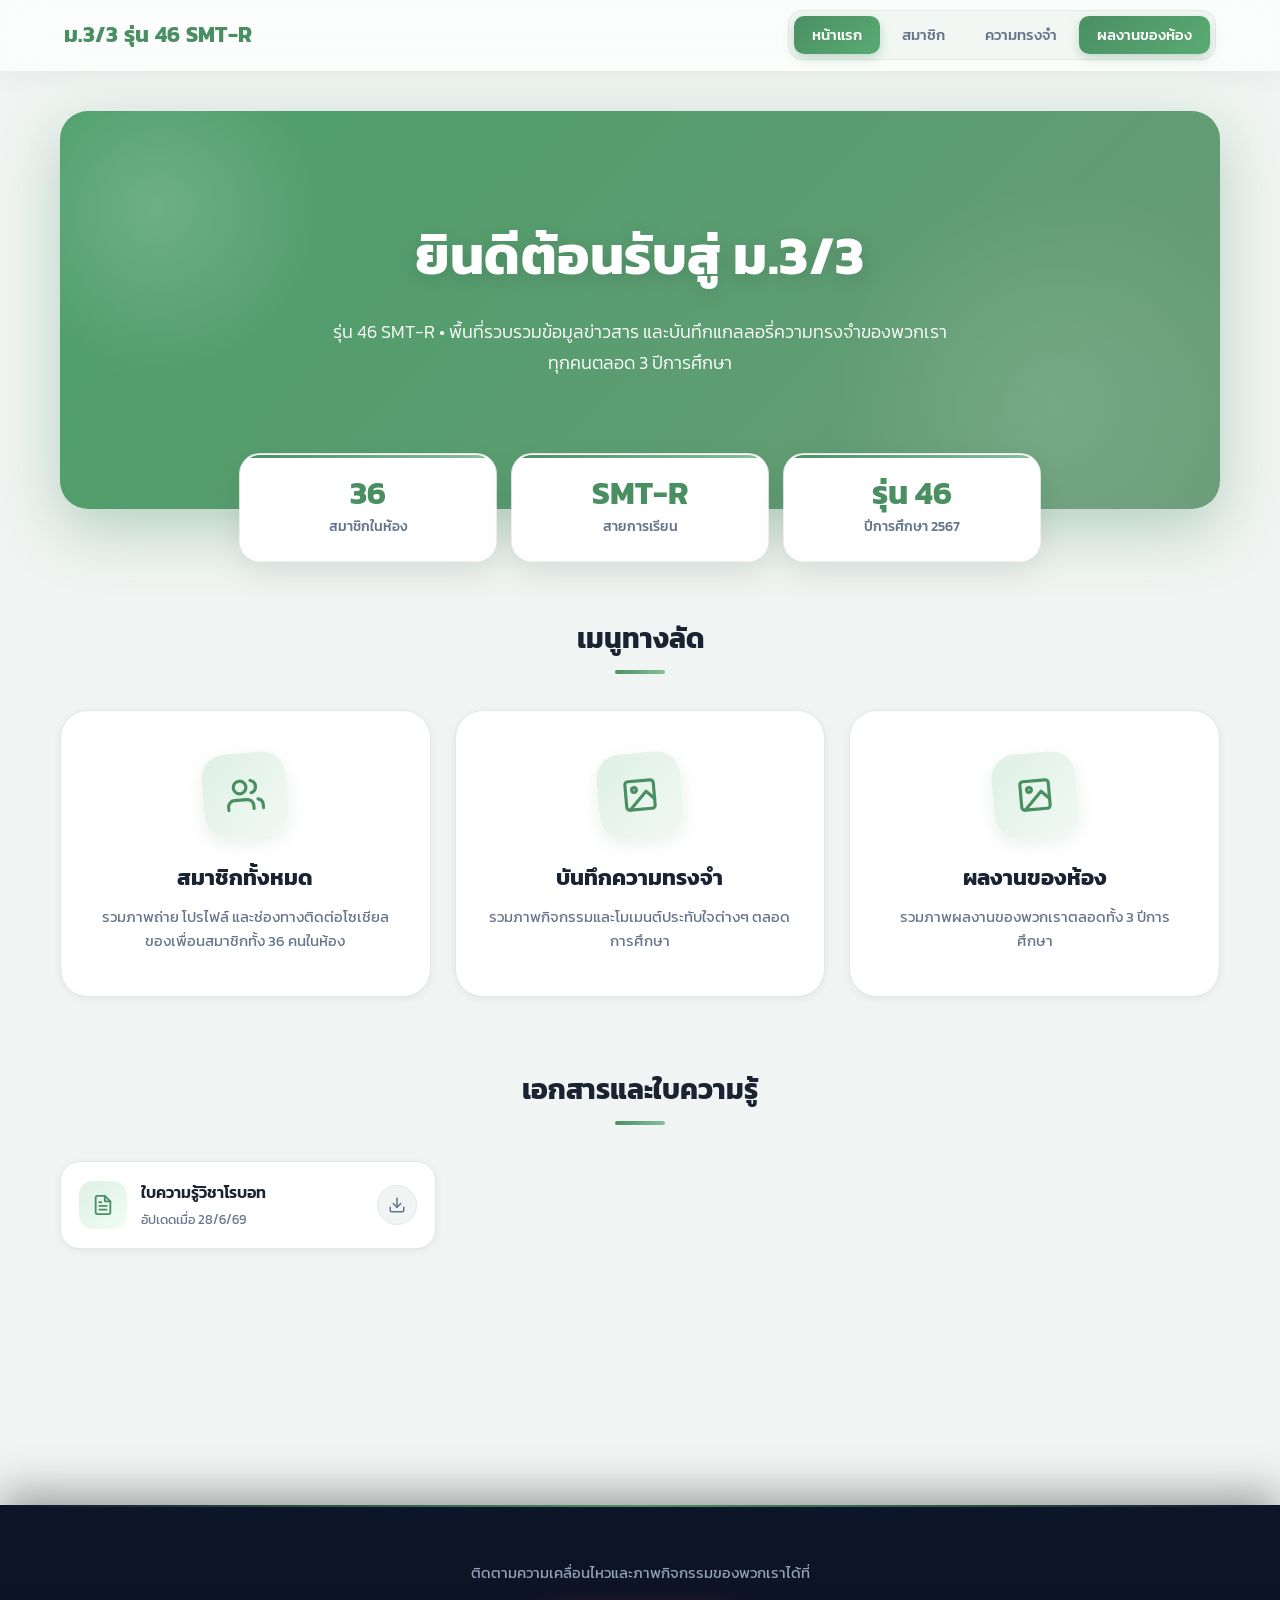
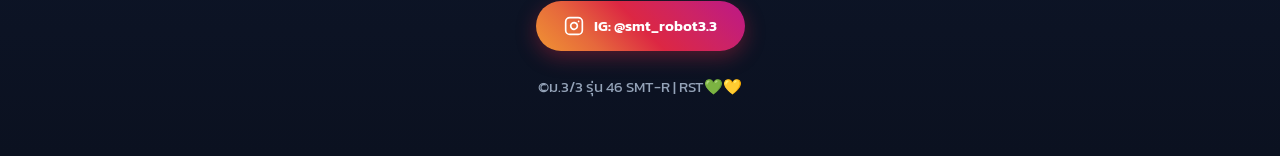
==== commit cbc98e3f: "Add files via upload" ====
--- a/index.html
+++ b/index.html
@@ -756,6 +756,7 @@
                 <a href="classmates.html" class="nav-link">สมาชิก</a>
                 
                 <a href="memories.html" class="nav-link">ความทรงจำ</a>
+                <a href="per.html" class="nav-link active">ผลงานของห้อง</a>
             </div>
         </div>
     </nav>
@@ -807,7 +808,18 @@
                 <h3 class="link-title">บันทึกความทรงจำ</h3>
                 <p class="link-desc">รวมภาพกิจกรรมและโมเมนต์ประทับใจต่างๆ ตลอดการศึกษา</p>
             </a>
+
+            <a href="per.html" class="link-card">
+                <div class="icon-box">
+                    <svg xmlns="http://www.w3.org/2000/svg" viewBox="0 0 24 24" fill="none" stroke="currentColor" stroke-width="2" stroke-linecap="round" stroke-linejoin="round"><rect x="3" y="3" width="18" height="18" rx="2" ry="2"></rect><circle cx="8.5" cy="8.5" r="1.5"></circle><polyline points="21 15 16 10 5 21"></polyline></svg>
+                </div>
+                <h3 class="link-title">ผลงานของห้อง</h3>
+                <p class="link-desc">รวมภาพผลงานของพวกเราตลอดทั้ง 3 ปีการศึกษา</p>
+            </a>
+
         </div>
+
+
 
         <!--  เอกสารและใบความรู้ (ที่เพิ่มเข้ามาใหม่) -->
         <h2 class="section-title">เอกสารและใบความรู้</h2>
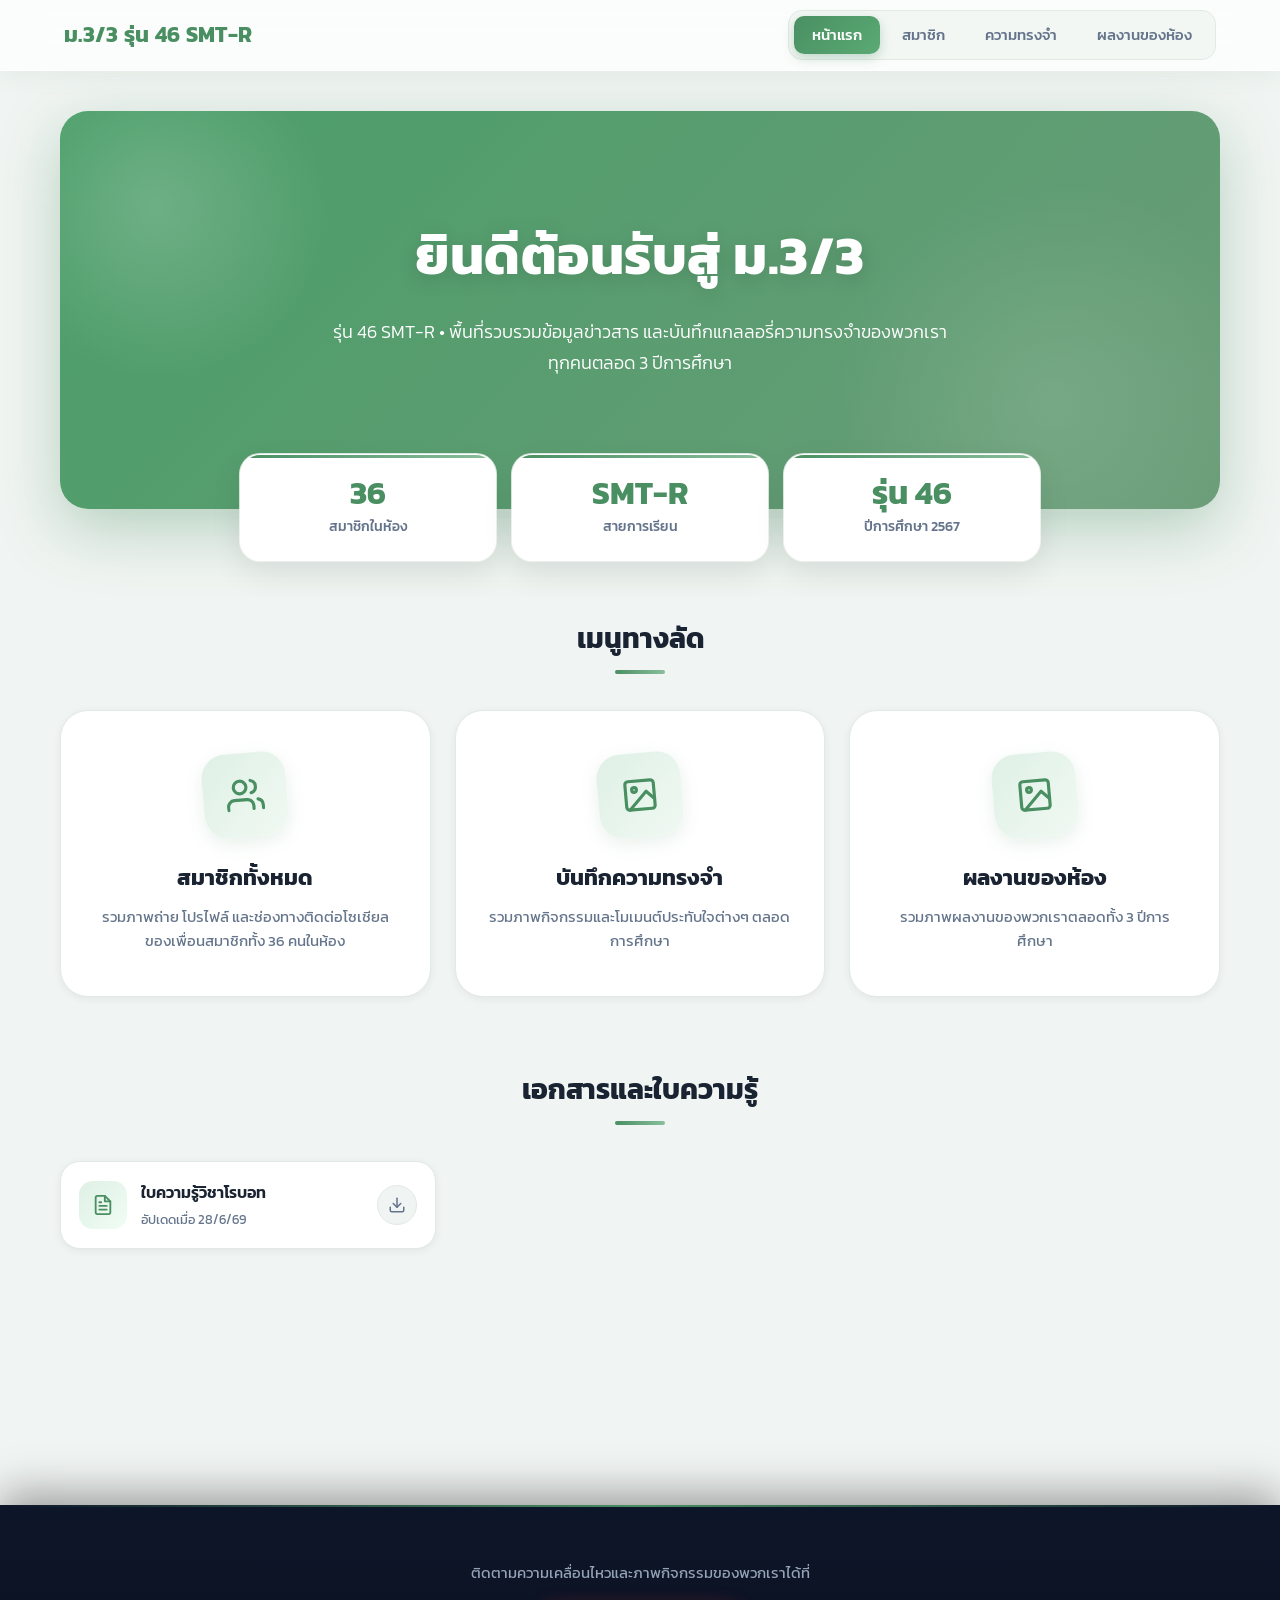
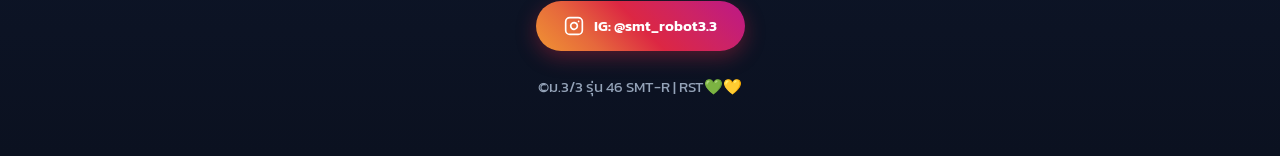
==== commit f3b4ae38: "Add files via upload" ====
--- a/index.html
+++ b/index.html
@@ -752,11 +752,11 @@
                  ม.3/3 รุ่น 46 SMT-R
             </a>
             <div class="menus">
-                <a href="index.html" class="nav-link active">หน้าแรก</a>
+                <a href="index.html" class="nav-link">หน้าแรก</a>
                 <a href="classmates.html" class="nav-link">สมาชิก</a>
                 
                 <a href="memories.html" class="nav-link">ความทรงจำ</a>
-                <a href="per.html" class="nav-link active">ผลงานของห้อง</a>
+                <a href="per.html" class="nav-link">ผลงานของห้อง</a>
             </div>
         </div>
     </nav>
@@ -892,5 +892,16 @@
             slider.scrollLeft = scrollLeft - walk;
         });
     </script>
+
+    <script>
+        // ไฮไลต์ nav ตามหน้าปัจจุบันอัตโนมัติ
+        (function() {
+            var current = location.pathname.split('/').pop() || 'index.html';
+            document.querySelectorAll('.nav-link').forEach(function(link) {
+                var href = link.getAttribute('href').split('/').pop();
+                if (href === current) link.classList.add('active');
+            });
+        })();
+    </script>
 </body>
 </html>
